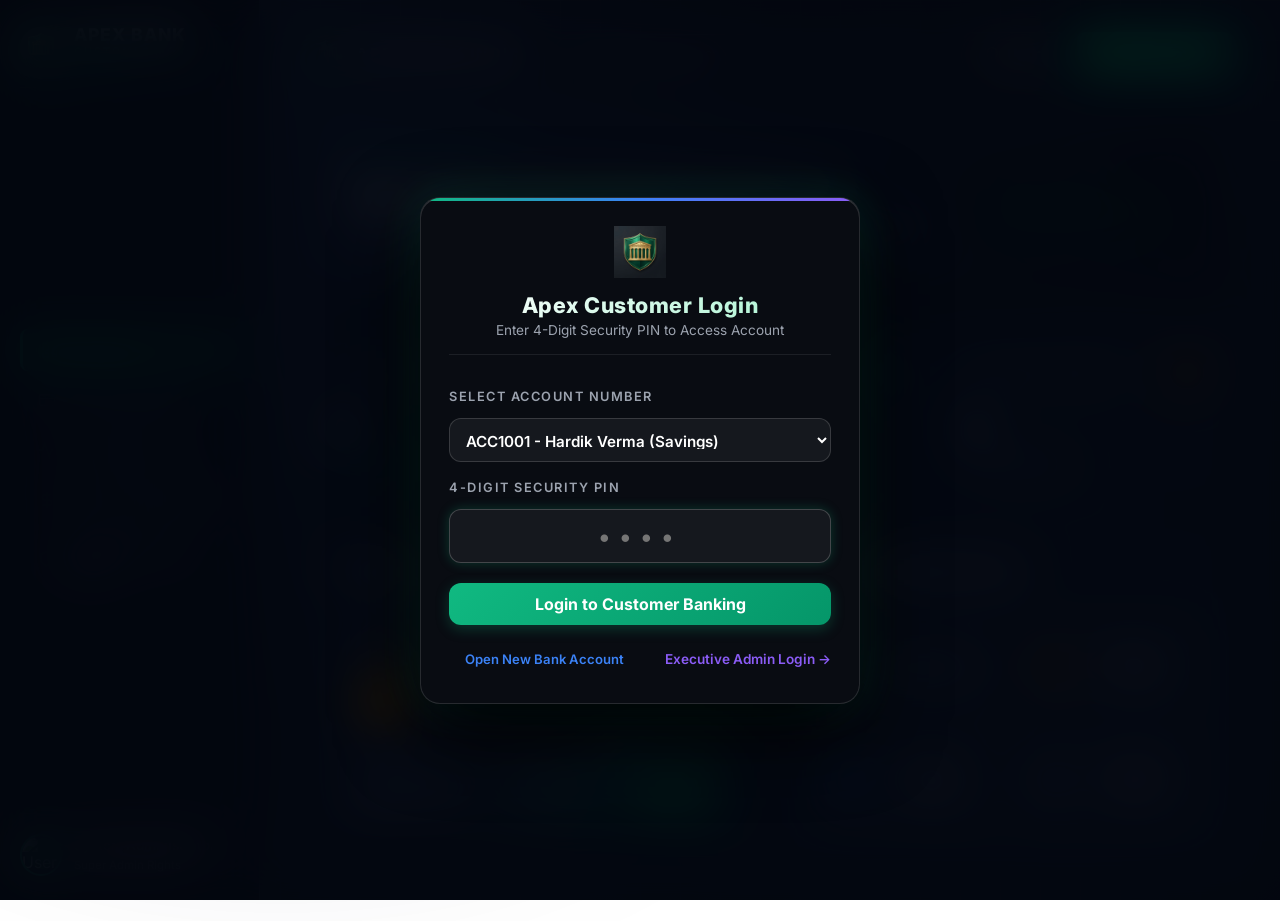
==== index.html @ 5871a940 "Fix tab display bug for Spendings, Demat, and Contact Us tabs by removing inline display:none and en" ====
<!DOCTYPE html>
<html lang="en">
<head>
    <meta charset="UTF-8">
    <meta name="viewport" content="width=device-width, initial-scale=1.0">
    <title>Apex Bank India | Executive & Premium Customer Portal</title>
    <link rel="stylesheet" href="css/style.css?v=7.0">
    <link href="https://fonts.googleapis.com/css2?family=Inter:wght@300;400;500;600;700;800&display=swap" rel="stylesheet">
</head>
<body class="role-customer">
    <div class="bg-glow"></div>
    <div class="bg-grid-overlay"></div>

    <div class="app-container">
        <!-- Sidebar Navigation (Drawer on Mobile) -->
        <aside class="sidebar">
            <div class="brand">
                <img src="assets/logo.png" class="brand-logo-img-lg" alt="Apex Bank Emblem">
                <div class="brand-text">
                    <h2>APEX BANK</h2>
                    <span id="portal-subtitle-badge">CUSTOMER MOBILE PORTAL</span>
                </div>
                <button class="sidebar-close-btn" onclick="toggleMobileSidebar()">&times;</button>
            </div>



            <!-- Sidebar Navigation Menu -->
            <nav class="nav-menu">
                <button class="nav-btn active" onclick="showTab('dashboard')">
                    <svg class="nav-icon" width="18" height="18" viewBox="0 0 24 24" fill="none" stroke="currentColor" stroke-width="2"><rect x="3" y="3" width="7" height="9" rx="1"></rect><rect x="14" y="3" width="7" height="5" rx="1"></rect><rect x="14" y="12" width="7" height="9" rx="1"></rect><rect x="3" y="16" width="7" height="5" rx="1"></rect></svg>
                    <span class="admin-only-text">Overview</span>
                    <span class="customer-only-text" style="display:none;">My Dashboard</span>
                </button>

                <button class="nav-btn admin-nav-item" onclick="showTab('accounts')">
                    <svg class="nav-icon" width="18" height="18" viewBox="0 0 24 24" fill="none" stroke="currentColor" stroke-width="2"><rect x="2" y="5" width="20" height="14" rx="2"></rect><line x1="2" y1="10" x2="22" y2="10"></line></svg>
                    Accounts Ledger
                </button>

                <button class="nav-btn" onclick="showTab('transactions')">
                    <svg class="nav-icon" width="18" height="18" viewBox="0 0 24 24" fill="none" stroke="currentColor" stroke-width="2"><polyline points="22 12 18 12 15 21 9 3 6 12 2 12"></polyline></svg>
                    <span class="admin-only-text">Transactions Log</span>
                    <span class="customer-only-text" style="display:none;">My Passbook</span>
                </button>

                <button class="nav-btn" onclick="showTab('loans')">
                    <svg class="nav-icon" width="18" height="18" viewBox="0 0 24 24" fill="none" stroke="currentColor" stroke-width="2"><path d="M12 1v22M17 5H9.5a3.5 3.5 0 0 0 0 7h5a3.5 3.5 0 0 1 0 7H6"></path></svg>
                    <span class="admin-only-text">Loans Priority Queue</span>
                    <span class="customer-only-text" style="display:none;">Apply Loan</span>
                </button>

                <button class="nav-btn customer-only-inline" style="display:none;" onclick="showTab('spendings')">
                    <svg class="nav-icon" width="18" height="18" viewBox="0 0 24 24" fill="none" stroke="currentColor" stroke-width="2"><line x1="18" y1="20" x2="18" y2="10"></line><line x1="12" y1="20" x2="12" y2="4"></line><line x1="6" y1="20" x2="6" y2="14"></line></svg>
                    <span>Spendings Graph</span>
                </button>

                <button class="nav-btn customer-only-inline" style="display:none;" onclick="showTab('demat')">
                    <svg class="nav-icon" width="18" height="18" viewBox="0 0 24 24" fill="none" stroke="currentColor" stroke-width="2"><polyline points="23 6 13.5 15.5 8.5 10.5 1 18"></polyline><polyline points="17 6 23 6 23 12"></polyline></svg>
                    <span>Demat & Stocks</span>
                </button>

                <button class="nav-btn customer-only-inline" style="display:none;" onclick="showTab('contact')">
                    <svg class="nav-icon" width="18" height="18" viewBox="0 0 24 24" fill="none" stroke="currentColor" stroke-width="2"><path d="M22 16.92v3a2 2 0 0 1-2.18 2 19.79 19.79 0 0 1-8.63-3.07 19.5 19.5 0 0 1-6-6 19.79 19.79 0 0 1-3.07-8.67A2 2 0 0 1 4.11 2h3a2 2 0 0 1 2 1.72 12.84 12.84 0 0 0 .7 2.81 2 2 0 0 1-.45 2.11L8.09 9.91a16 16 0 0 0 6 6l1.27-1.27a2 2 0 0 1 2.11-.45 12.84 12.84 0 0 0 2.81.7A2 2 0 0 1 22 16.92z"></path></svg>
                    <span>Help & Contact Us</span>
                </button>

                <button class="nav-btn admin-nav-item" onclick="showTab('audit')">
                    <svg class="nav-icon" width="18" height="18" viewBox="0 0 24 24" fill="none" stroke="currentColor" stroke-width="2"><path d="M12 22s8-4 8-10V5l-8-3-8 3v7c0 6 8 10 8 10z"></path></svg>
                    Security & Fraud Graph
                </button>
            </nav>

            <div class="sidebar-footer">
                <div class="user-card">
                    <img src="https://images.unsplash.com/photo-1534528741775-53994a69daeb?auto=format&fit=crop&q=80&w=256" alt="User Profile" class="profile-pic">
                    <div class="user-info">
                        <h4 id="user-display-name">System Administrator</h4>
                        <span id="user-display-role">Super Admin Rights</span>
                    </div>
                </div>
            </div>
        </aside>

        <!-- Main Content Area -->
        <main class="main-content">
            <!-- Top Navbar with Mobile Hamburger -->
            <header class="top-nav">
                <div class="top-nav-left">
                    <button class="mobile-menu-toggle" onclick="toggleMobileSidebar()" aria-label="Toggle Navigation">
                        <svg width="22" height="22" viewBox="0 0 24 24" fill="none" stroke="currentColor" stroke-width="2.5">
                            <line x1="3" y1="12" x2="21" y2="12"></line>
                            <line x1="3" y1="6" x2="21" y2="6"></line>
                            <line x1="3" y1="18" x2="21" y2="18"></line>
                        </svg>
                    </button>
                    <div class="brand-top-header">
                        <img src="assets/logo.png" class="brand-logo-img" alt="Apex Bank Logo">
                        <span class="top-brand-title">APEX BANK INDIA</span>
                    </div>
                </div>

                <!-- Autocomplete Trie Search Bar -->
                <div class="search-bar admin-nav-item" style="position:relative;">
                    <svg class="search-icon" width="16" height="16" viewBox="0 0 24 24" fill="none" stroke="currentColor" stroke-width="2"><circle cx="11" cy="11" r="8"></circle><line x1="21" y1="21" x2="16.65" y2="16.65"></line></svg>
                    <input type="text" id="search-input" placeholder="Search customer " onkeyup="handleSearchAutocomplete(this.value)">
                    <div id="autocomplete-box" class="autocomplete-dropdown" style="display:none;"></div>
                </div>

                <div class="nav-actions">
                    <button class="btn btn-secondary admin-nav-item" onclick="triggerUndo()">
                        <svg width="14" height="14" viewBox="0 0 24 24" fill="none" stroke="currentColor" stroke-width="2"><polyline points="1 4 1 10 7 10"></polyline><path d="M3.51 15a9 9 0 1 0 2.13-9.36L1 10"></path></svg>
                        <span>Undo</span>
                    </button>
                    <button class="btn btn-primary admin-nav-item" onclick="openModal('create-account-modal')">
                        <svg width="14" height="14" viewBox="0 0 24 24" fill="none" stroke="currentColor" stroke-width="2"><line x1="12" y1="5" x2="12" y2="19"></line><line x1="5" y1="12" x2="19" y2="12"></line></svg>
                        <span>New Account</span>
                    </button>

                    <!-- Customer Quick Actions -->
                    <button class="btn btn-gold customer-quick-action" style="display:none;" onclick="openModal('upi-qr-modal')">
                        <svg width="14" height="14" viewBox="0 0 24 24" fill="none" stroke="currentColor" stroke-width="2"><rect x="3" y="3" width="7" height="7"></rect><rect x="14" y="3" width="7" height="7"></rect><rect x="14" y="14" width="7" height="7"></rect><rect x="3" y="14" width="7" height="7"></rect></svg>
                        <span>My UPI QR</span>
                    </button>
                    <button class="btn btn-primary customer-quick-action" style="display:none;" onclick="openModal('transfer-modal')">
                        <svg width="14" height="14" viewBox="0 0 24 24" fill="none" stroke="currentColor" stroke-width="2"><polyline points="17 1 21 5 17 9"></polyline><path d="M3 11V9a4 4 0 0 1 4-4h14"></path></svg>
                        <span>Send Money</span>
                    </button>
                </div>
            </header>

            <!-- TAB 1: DASHBOARD OVERVIEW -->
            <section id="dashboard" class="tab-content active">
                <div class="hero-banner">
                    <div class="hero-text">
                        <span class="hero-tag" id="portal-hero-tag">System Admin Mode</span>
                        <h1 id="portal-hero-title">Apex Executive Banking Portal</h1>
                        <p id="portal-hero-desc">Real-time INR ledgers, instant funds transfers across Indian banks, and priority VIP concierge desk.</p>
                    </div>
                    <div class="hero-badge-group">
                        <div class="hero-stat-pill">
                            <span class="pill-label">Security Protocol</span>
                            <span class="pill-value">RBI Compliant 256-Bit</span>
                        </div>
                    </div>
                </div>

                <!-- Stats Grid -->
                <div class="stats-grid">
                    <div class="stat-card admin-nav-item">
                        <div class="stat-header">
                            <span>Total Active Accounts</span>
                            <div class="stat-icon-wrapper blue">
                                <svg width="20" height="20" viewBox="0 0 24 24" fill="none" stroke="currentColor" stroke-width="2"><rect x="2" y="5" width="20" height="14" rx="2"></rect><line x1="2" y1="10" x2="22" y2="10"></line></svg>
                            </div>
                        </div>
                        <h2 id="total-accounts-val">0</h2>
                        <div class="stat-footer positive">
                            <span>↑ 100% Core Capacity</span>
                        </div>
                    </div>

                    <div class="stat-card">
                        <div class="stat-header">
                            <span id="capital-card-label">Total Managed Capital (INR)</span>
                            <div class="stat-icon-wrapper emerald">
                                <svg width="20" height="20" viewBox="0 0 24 24" fill="none" stroke="currentColor" stroke-width="2.2" stroke-linecap="round" stroke-linejoin="round">
                                    <path d="M6 3h12M6 8h12M6 13h8M6 13c5 0 7 8 12 8M6 8a4 4 0 0 0 4 4"></path>
                                </svg>
                            </div>
                        </div>
                        <h2 id="total-capital-val">₹0.00</h2>
                        <div class="stat-footer positive">
                            <span>↑ RBI Verified Asset Ledger</span>
                        </div>
                    </div>

                    <div class="stat-card">
                        <div class="stat-header">
                            <span id="tx-card-label">Transactions Processed</span>
                            <div class="stat-icon-wrapper gold">
                                <svg width="20" height="20" viewBox="0 0 24 24" fill="none" stroke="currentColor" stroke-width="2"><polygon points="13 2 3 14 12 14 11 22 21 10 12 10 13 2"></polygon></svg>
                            </div>
                        </div>
                        <h2 id="total-tx-val">0</h2>
                        <div class="stat-footer neutral">
                            <span>Instant Settlement</span>
                        </div>
                    </div>
                </div>

                <!-- Middle Section: Credit Card & Quick Operations -->
                <div class="dashboard-grid">
                    <!-- Left: Virtual Credit Card -->
                    <div class="glass-card">
                        <div class="card-title-header" style="display:flex; justify-content:space-between; align-items:center;">
                            <div>
                                <h3>Primary Platinum RuPay Card</h3>
                                <span class="sub-text">Active Domestic & International Card</span>
                            </div>
                            <button id="card-lock-btn" class="btn-sm btn-secondary customer-only-inline" onclick="toggleCardLock()">
                                 Lock Card
                            </button>
                        </div>
                        <div class="credit-card" id="credit-card-element">
                            <div class="card-top">
                                <div class="card-brand-logo">
                                    <span class="bank-name">APEX INDIA</span>
                                </div>
                                <span class="contactless">
                                    <svg width="24" height="24" viewBox="0 0 24 24" fill="none" stroke="currentColor" stroke-width="2">
                                        <path d="M5 12.55a11 11 0 0 1 14.08 0"></path>
                                        <path d="M1.42 9a16 16 0 0 1 21.16 0"></path>
                                        <path d="M8.53 16.11a6 6 0 0 1 6.95 0"></path>
                                    </svg>
                                </span>
                            </div>
                            <div class="card-chip"></div>
                            <div class="card-number" id="card-acc-num">•••• •••• •••• 1001</div>
                            <div class="card-bottom">
                                <div class="card-holder">
                                    <span class="label">CARD HOLDER</span>
                                    <span class="value" id="card-holder-name">HARDIK VERMA</span>
                                </div>
                                <div class="card-balance">
                                    <span class="label">AVAILABLE BALANCE</span>
                                    <span class="value" id="card-acc-bal">₹1,50,450.00</span>
                                </div>
                                <div class="card-type-badge" id="card-type-badge">SAVINGS</div>
                            </div>
                        </div>
                    </div>

                    <!-- Right: Quick Money Operations -->
                    <div class="glass-card">
                        <div class="card-title-header">
                            <h3>Quick Banking Services</h3>
                            <span class="sub-text">Instant settlement actions & bill utilities</span>
                        </div>
                        <div class="action-grid">
                            <button class="action-tile" onclick="openModal('deposit-modal')">
                                <div class="tile-icon green">
                                    <svg width="18" height="18" viewBox="0 0 24 24" fill="none" stroke="currentColor" stroke-width="2.5"><line x1="12" y1="5" x2="12" y2="19"></line><polyline points="19 12 12 19 5 12"></polyline></svg>
                                </div>
                                <span>Deposit Funds</span>
                            </button>
                            <button class="action-tile" onclick="openModal('withdraw-modal')">
                                <div class="tile-icon orange">
                                    <svg width="18" height="18" viewBox="0 0 24 24" fill="none" stroke="currentColor" stroke-width="2.5"><line x1="12" y1="19" x2="12" y2="5"></line><polyline points="5 12 12 5 19 12"></polyline></svg>
                                </div>
                                <span>Withdraw Cash</span>
                            </button>
                            <button class="action-tile" onclick="openModal('transfer-modal')">
                                <div class="tile-icon blue">
                                    <svg width="18" height="18" viewBox="0 0 24 24" fill="none" stroke="currentColor" stroke-width="2.5"><polyline points="17 1 21 5 17 9"></polyline><path d="M3 11V9a4 4 0 0 1 4-4h14"></path><polyline points="7 23 3 19 7 15"></polyline><path d="M21 13v2a4 4 0 0 1-4 4H3"></path></svg>
                                </div>
                                <span>Transfer Money</span>
                            </button>
                            <button class="action-tile customer-only-inline" style="display:none;" onclick="openModal('calc-modal')">
                                <div class="tile-icon gold">
                                    <svg width="18" height="18" viewBox="0 0 24 24" fill="none" stroke="currentColor" stroke-width="2.5"><rect x="4" y="2" width="16" height="20" rx="2"></rect><line x1="8" y1="6" x2="16" y2="6"></line><line x1="16" y1="14" x2="16" y2="18"></line></svg>
                                </div>
                                <span>Interest Calc</span>
                            </button>
                            <button class="action-tile customer-only-inline" style="display:none;" onclick="openModal('utility-bill-modal')">
                                <div class="tile-icon orange" style="background:rgba(245,158,11,0.15); color:#f59e0b;">
                                    <svg width="18" height="18" viewBox="0 0 24 24" fill="none" stroke="currentColor" stroke-width="2.5"><polygon points="13 2 3 14 12 14 11 22 21 10 12 10 13 2"></polygon></svg>
                                </div>
                                <span>Pay Utility Bills</span>
                            </button>
                            <button class="action-tile admin-nav-item" onclick="applyAccountSort('balance_desc')">
                                <div class="tile-icon gold">
                                    <svg width="18" height="18" viewBox="0 0 24 24" fill="none" stroke="currentColor" stroke-width="2.5"><line x1="18" y1="20" x2="18" y2="10"></line><line x1="12" y1="20" x2="12" y2="4"></line><line x1="6" y1="20" x2="6" y2="14"></line></svg>
                                </div>
                                <span>Sort High-Value</span>
                            </button>
                        </div>
                    </div>
                </div>
            </section>

            <!-- TAB 2: ACCOUNTS OVERVIEW (Admin Portal Only) -->
            <section id="accounts" class="tab-content admin-nav-item">
                <div class="section-header">
                    <div>
                        <h2>Customer Account Ledgers</h2>
                        <p>Real-time account balances, customer profiles, and direct transaction controls.</p>
                    </div>
                    <div class="sort-controls">
                        <select id="accounts-sort-select" class="sort-dropdown" onchange="applyAccountSort(this.value)">
                            <option value="balance_desc"> Balance (Highest First)</option>
                            <option value="balance_asc"> Balance (Lowest First)</option>
                            <option value="name_asc"> Name (A to Z)</option>
                            <option value="name_desc"> Name (Z to A)</option>
                        </select>
                    </div>
                </div>

                <div class="table-card">
                    <table class="data-table">
                        <thead>
                            <tr>
                                <th>Account & Customer</th>
                                <th>Holder Name</th>
                                <th>Category</th>
                                <th>Balance (INR)</th>
                                <th>Operations</th>
                            </tr>
                        </thead>
                        <tbody id="accounts-body">
                            <!-- Populated dynamically -->
                        </tbody>
                    </table>
                </div>
            </section>

            <!-- TAB 3: TRANSACTIONS HISTORY -->
            <section id="transactions" class="tab-content">
                <div class="section-header">
                    <div>
                        <h2 id="tx-page-title">Transaction Ledger Log</h2>
                        <p id="tx-page-desc">Complete historical record of deposits, withdrawals, and inter-bank transfers.</p>
                    </div>
                    <div class="button-group customer-only-inline" style="margin-top:0; display:none;">
                        <button class="btn btn-secondary btn-sm" onclick="exportPassbookCSV()"> Export CSV</button>
                        <button class="btn btn-primary btn-sm" onclick="printPassbookPDF()"> Print Statement (PDF)</button>
                    </div>
                </div>

                <div class="table-card">
                    <table class="data-table">
                        <thead>
                            <tr>
                                <th>Ref ID</th>
                                <th>Timestamp</th>
                                <th>Account</th>
                                <th>Type</th>
                                <th>Amount (INR)</th>
                                <th>Balance After</th>
                                <th>Details / Remarks</th>
                            </tr>
                        </thead>
                        <tbody id="transactions-body">
                            <!-- Populated dynamically -->
                        </tbody>
                    </table>
                </div>
            </section>

            <!-- TAB 3: LOANS PRIORITY QUEUE MODULE -->
            <section id="loans" class="tab-content">
                <div class="section-header">
                    <div>
                        <h2>Loan Applications </h2>
                        <p>Applications (Emergency & Senior Citizen loans processed first).</p>
                    </div>
                </div>

                <div class="dashboard-grid">
                    <!-- CUSTOMER LEFT CARD: Apply for Bank Loan (1 Bid Limit) -->
                    <div class="glass-card customer-only-block">
                        <div class="card-title-header">
                            <h3>Apply for Bank Loan</h3>
                            <span class="sub-text">Emergency, Senior Citizen, Education & Personal Loans (1 Bid Limit)</span>
                        </div>
                        <div id="customer-loan-bid-form-container">
                            <form onsubmit="handleApplyLoanSubmit(event)">
                                <div class="form-group">
                                    <label>Applicant Name</label>
                                    <input type="text" id="loan-name-input" required value="Hardik Verma" readonly style="background:rgba(255,255,255,0.05); color:#10b981; font-weight:700; cursor:not-allowed;">
                                </div>
                                <div class="form-row">
                                    <div class="form-group">
                                        <label>Account Number</label>
                                        <input type="text" id="loan-acc-input" required value="ACC1001" readonly style="background:rgba(255,255,255,0.05); color:#10b981; font-weight:700; cursor:not-allowed;">
                                    </div>
                                    <div class="form-group">
                                        <label>Loan Category</label>
                                        <select id="loan-type-select">
                                            <option value="EMERGENCY">Emergency Loan (Priority 10 - HIGH)</option>
                                            <option value="SENIOR_CITIZEN">Senior Citizen Loan (Priority 9 - HIGH)</option>
                                            <option value="EDUCATION">Education Loan (Priority 7 - MEDIUM)</option>
                                            <option value="PERSONAL">Personal Loan (Priority 5 - LOW)</option>
                                        </select>
                                    </div>
                                </div>
                                <div class="form-group">
                                    <label>Loan Amount (₹)</label>
                                    <input type="number" id="loan-amount-input" required value="500000.00">
                                </div>
                                <button type="submit" class="btn btn-primary" style="width:100%;">Submit Loan Bid</button>
                            </form>
                        </div>
                        <div id="customer-loan-bid-active-notice" style="display:none; padding:20px; background:rgba(16,185,129,0.08); border:1px solid #10b981; border-radius:14px;">
                            <h4 style="color:#10b981; margin-bottom:6px; font-size:1rem; font-weight:800;">✓ Active Loan Application Registered</h4>
                            <p style="font-size:0.85rem; color:#9ca3af; margin:0;">You have already submitted a loan application. Bidding is restricted to <strong>1 active application</strong> at a time per customer account. Please await Executive Admin review.</p>
                        </div>
                    </div>

                    <!-- ADMIN LEFT CARD: History of Accepted / Approved Loans -->
                    <div class="glass-card admin-only-block" style="display:none;">
                        <div class="card-title-header">
                            <h3 style="color:#8b5cf6;"> Accepted Loans History</h3>
                            <span class="sub-text">Complete Record of Executive Approved & Disbursed Loans</span>
                        </div>
                        <div id="admin-accepted-loans-list" style="display:flex; flex-direction:column; gap:12px; max-height:340px; overflow-y:auto;">
                            <!-- Populated dynamically -->
                        </div>
                    </div>

                    <!-- CUSTOMER RIGHT CARD: My Pending Loan Application -->
                    <div class="glass-card customer-only-block">
                        <div class="card-title-header">
                            <h3>My Pending Application</h3>
                            <span class="sub-text">Live Priority Queue Ranking & Review Status</span>
                        </div>
                        <div id="customer-pending-loan-display" style="display:flex; flex-direction:column; gap:12px;">
                            <!-- Populated dynamically -->
                        </div>
                    </div>

                    <!-- ADMIN RIGHT CARD: Pending Loan Applications Queue -->
                    <div class="glass-card admin-only-block" style="display:none;">
                        <div class="card-title-header" style="display:flex; justify-content:space-between; align-items:center;">
                            <div>
                                <h3>Pending Loan Applications Queue</h3>
                                <span class="sub-text">Priority Queue Order</span>
                            </div>
                            <button class="btn btn-success btn-sm" onclick="approveHighestLoan()">Approve Highest Priority</button>
                        </div>
                        <div id="loans-queue-list" style="display:flex; flex-direction:column; gap:12px; max-height:320px; overflow-y:auto;">
                            <!-- Populated dynamically -->
                        </div>
                    </div>
                </div>
            </section>

            <!-- TAB 4: CONCIERGE DESK (Admin Portal Only) -->
            <section id="queues" class="tab-content admin-nav-item">
                <div class="section-header">
                    <div>
                        <h2>VIP Concierge & Support Service Desk</h2>
                        <p>Manage customer service queues and priority VIP client requests.</p>
                    </div>
                </div>

                <div class="dashboard-grid">
                    <!-- Standard Service Queue -->
                    <div class="glass-card">
                        <div class="card-icon-header">
                            <div class="header-icon-box blue">
                                <svg width="20" height="20" viewBox="0 0 24 24" fill="none" stroke="currentColor" stroke-width="2"><rect x="2" y="3" width="20" height="14" rx="2"></rect><line x1="8" y1="21" x2="16" y2="21"></line><line x1="12" y1="17" x2="12" y2="21"></line></svg>
                            </div>
                            <h3>Standard Service Desk</h3>
                        </div>
                        <p class="section-desc">First-Come, First-Served customer support handling.</p>

                        <div class="form-group">
                            <label>Customer Inquiry Details</label>
                            <input type="text" id="teller-inquiry-input" placeholder="e.g. Passbook update / Card re-issue">
                        </div>
                        <div class="button-group">
                            <button class="btn btn-primary" onclick="enqueueTeller()">Submit Inquiry</button>
                            <button class="btn btn-secondary" onclick="dequeueTeller()">Process Next</button>
                        </div>
                    </div>

                    <!-- VIP Priority Queue -->
                    <div class="glass-card vip-border">
                        <div class="card-icon-header">
                            <div class="header-icon-box gold">
                                <svg width="20" height="20" viewBox="0 0 24 24" fill="none" stroke="currentColor" stroke-width="2"><path d="M12 2l3.09 6.26L22 9.27l-5 4.87 1.18 6.88L12 17.77l-6.18 3.25L7 14.14 2 9.27l6.91-1.01L12 2z"></path></svg>
                            </div>
                            <h3>VIP Priority Service Desk</h3>
                        </div>
                        <p class="section-desc">Priority score-based handling for executive high-net-worth clients.</p>

                        <div class="form-group">
                            <label>VIP Client Name</label>
                            <input type="text" id="vip-name-input" placeholder="e.g. Sarah Jenkins">
                        </div>
                        <div class="form-row">
                            <div class="form-group">
                                <label>Service Category</label>
                                <select id="vip-type-select">
                                    <option value="Wealth Management">Wealth Management</option>
                                    <option value="Corporate Credit">Corporate Credit</option>
                                    <option value="International Wire">International Wire</option>
                                </select>
                            </div>
                            <div class="form-group">
                                <label>Priority Score (1-10)</label>
                                <input type="number" id="vip-prio-input" min="1" max="10" value="9">
                            </div>
                        </div>
                        <div class="button-group">
                            <button class="btn btn-gold" onclick="enqueueVip()">Add VIP</button>
                            <button class="btn btn-secondary" onclick="dequeueVip()">Serve Highest</button>
                        </div>
                    </div>
                </div>
            </section>

            <!-- TAB 5: AUDIT LOGS & GRAPH FRAUD CHECK (Admin Portal Only) -->
            <section id="audit" class="tab-content admin-nav-item">
                <div class="section-header">
                    <div>
                        <h2>Security Ledger & Graph Fraud Monitoring</h2>
                        <p>Continuous audit logging and DFS Graph cycle detection for money laundering / fraud rings.</p>
                    </div>
                    <div style="display:flex; gap:10px;">
                        <button class="btn btn-warning" onclick="checkFraudCycle()">
                             DFS Fraud Check
                        </button>
                        <button class="btn btn-secondary" onclick="runAutomatedTests()">
                            <svg width="14" height="14" viewBox="0 0 24 24" fill="none" stroke="currentColor" stroke-width="2"><path d="M14.7 6.3a1 1 0 0 0 0 1.4l1.6 1.6a1 1 0 0 0 1.4 0l3.77-3.77a6 6 0 0 1-7.94 7.94l-6.91 6.91a2.12 2.12 0 0 1-3-3l6.91-6.91a6 6 0 0 1 7.94-7.94l-3.76 3.76z"></path></svg>
                            Diagnostics
                        </button>
                    </div>
                </div>

                <div class="console-card">
                    <div class="console-header">
                        <div class="console-title">AUDIT_LOG_CONSOLE (Circular Buffer Capacity: 50)</div>
                    </div>
                    <div id="log-console" class="console-body">
                        <!-- Populated dynamically -->
                    </div>
                </div>
            </section>

            <!-- TAB 6: SPENDINGS GRAPH & CATEGORY ANALYTICS (Customer Portal) -->
            <section id="spendings" class="tab-content">
                <div class="section-header">
                    <div>
                        <h2>Spendings Graph & Financial Health</h2>
                        <p>Visual monthly expense breakdown, budget health score, and category distribution.</p>
                    </div>
                </div>

                <div class="dashboard-grid">
                    <!-- Left: Category Visual Progress Bars -->
                    <div class="glass-card">
                        <div class="card-title-header">
                            <h3>Monthly Expense Distribution</h3>
                            <span class="sub-text">Category breakdown for Account #ACC1001</span>
                        </div>
                        <div style="display:flex; flex-direction:column; gap:16px; margin-top:14px;">
                            <div>
                                <div style="display:flex; justify-content:space-between; margin-bottom:6px; font-size:0.88rem;">
                                    <span>Utility Bills & Mobile Recharge</span>
                                    <strong style="color:#f59e0b;">₹3,450.00 (35%)</strong>
                                </div>
                                <div style="background:rgba(255,255,255,0.08); height:10px; border-radius:6px; overflow:hidden;">
                                    <div style="width:35%; height:100%; background:linear-gradient(90deg, #f59e0b, #d97706); border-radius:6px;"></div>
                                </div>
                            </div>

                            <div>
                                <div style="display:flex; justify-content:space-between; margin-bottom:6px; font-size:0.88rem;">
                                    <span>UPI & Inter-bank Transfers</span>
                                    <strong style="color:#3b82f6;">₹4,200.00 (42%)</strong>
                                </div>
                                <div style="background:rgba(255,255,255,0.08); height:10px; border-radius:6px; overflow:hidden;">
                                    <div style="width:42%; height:100%; background:linear-gradient(90deg, #3b82f6, #1d4ed8); border-radius:6px;"></div>
                                </div>
                            </div>

                            <div>
                                <div style="display:flex; justify-content:space-between; margin-bottom:6px; font-size:0.88rem;">
                                    <span>Cash Withdrawals & POS</span>
                                    <strong style="color:#ef4444;">₹1,500.00 (15%)</strong>
                                </div>
                                <div style="background:rgba(255,255,255,0.08); height:10px; border-radius:6px; overflow:hidden;">
                                    <div style="width:15%; height:100%; background:linear-gradient(90deg, #ef4444, #b91c1c); border-radius:6px;"></div>
                                </div>
                            </div>

                            <div>
                                <div style="display:flex; justify-content:space-between; margin-bottom:6px; font-size:0.88rem;">
                                    <span> Stock & Mutual Fund Investments</span>
                                    <strong style="color:#10b981;">₹800.00 (8%)</strong>
                                </div>
                                <div style="background:rgba(255,255,255,0.08); height:10px; border-radius:6px; overflow:hidden;">
                                    <div style="width:8%; height:100%; background:linear-gradient(90deg, #10b981, #059669); border-radius:6px;"></div>
                                </div>
                            </div>
                        </div>
                    </div>

                    <!-- Right: Financial Health & Budgeting Overview -->
                    <div class="glass-card">
                        <div class="card-title-header">
                            <h3>Budget Health Score</h3>
                            <span class="sub-text">AI Powered Spending & Savings Rate Analyzer</span>
                        </div>
                        <div style="text-align:center; padding:15px 0;">
                            <div style="width:110px; height:110px; border-radius:50%; background:radial-gradient(circle, rgba(16,185,129,0.15) 0%, rgba(0,0,0,0.8) 100%); border:4px solid #10b981; display:flex; align-items:center; justify-content:center; flex-direction:column; margin:0 auto 14px; box-shadow: 0 0 20px rgba(16,185,129,0.3);">
                                <span style="font-size:2rem; font-weight:800; color:#10b981;">88</span>
                                <span style="font-size:0.65rem; color:#9ca3af; text-transform:uppercase;">EXCELLENT</span>
                            </div>
                            <h4 style="color:#fff; margin-bottom:6px;">Smart Financial Status</h4>
                            <p style="font-size:0.82rem; color:#9ca3af; max-width:280px; margin:0 auto 16px;">Your monthly savings rate is <strong>+64.5%</strong>. Spending velocity is well controlled with zero overdraft risk.</p>
                            <div style="display:flex; justify-content:center; gap:10px;">
                                <button class="btn btn-secondary btn-sm" onclick="exportPassbookCSV()">Export Report</button>
                                <button class="btn btn-primary btn-sm" onclick="showTab('transactions')">View Passbook</button>
                            </div>
                        </div>
                    </div>
                </div>
            </section>

            <!-- TAB 7: DEMAT & WEALTH INVESTMENTS (Customer Portal) -->
            <section id="demat" class="tab-content">
                <div class="section-header">
                    <div>
                        <h2>Apex Demat & Wealth Investments</h2>
                        <p>Invest directly in Indian Equities, Nifty 50 Index Funds, and Sovereign Gold Bonds.</p>
                    </div>
                    <div style="background:rgba(16,185,129,0.1); border:1px solid #10b981; padding:8px 16px; border-radius:10px;">
                        <span style="font-size:0.75rem; color:#9ca3af; display:block;">DEMAT ACCOUNT NO</span>
                        <strong style="color:#10b981; font-size:0.95rem;">IN300129-881920</strong>
                    </div>
                </div>

                <div class="stats-grid" style="grid-template-columns: repeat(3, 1fr); margin-bottom:20px;">
                    <div class="stat-card">
                        <div class="stat-header">
                            <span>Total Portfolio Value</span>
                        </div>
                        <h2 style="color:#fff;">₹2,24,850.00</h2>
                        <div class="stat-footer positive">↑ Invested: ₹2,00,000.00</div>
                    </div>
                    <div class="stat-card">
                        <div class="stat-header">
                            <span>Unrealized Gain / P&L</span>
                        </div>
                        <h2 style="color:#10b981;">+₹24,850.00</h2>
                        <div class="stat-footer positive">↑ +12.42% Total Return</div>
                    </div>
                    <div class="stat-card">
                        <div class="stat-header">
                            <span>Available Cash for Trading</span>
                        </div>
                        <h2 id="demat-avail-bal" style="color:#3b82f6;">₹1,50,450.00</h2>
                        <div class="stat-footer neutral">Linked to Account ACC1001</div>
                    </div>
                </div>

                <!-- Investment Assets List -->
                <div class="table-card">
                    <div style="padding:16px 20px; border-bottom:1px solid var(--border-color); display:flex; justify-content:space-between; align-items:center;">
                        <h3 style="margin:0; font-size:1.1rem; color:#fff;">Active Investment Holdings</h3>
                        <button class="btn btn-primary btn-sm" onclick="openModal('invest-modal')">Buy New Mutual Fund / Stock</button>
                    </div>
                    <table class="data-table">
                        <thead>
                            <tr>
                                <th>Asset Symbol & Name</th>
                                <th>Category</th>
                                <th>Quantity / Units</th>
                                <th>Avg Buy Price</th>
                                <th>Current LTP (INR)</th>
                                <th>Current Value</th>
                                <th>P&L Return</th>
                            </tr>
                        </thead>
                        <tbody>
                            <tr>
                                <td><strong>NIFTY50 • Nifty 50 Index Fund</strong></td>
                                <td><span class="badge badge-savings">Mutual Fund SIP</span></td>
                                <td>450.00 Units</td>
                                <td>₹210.00</td>
                                <td>₹245.50</td>
                                <td><strong>₹1,10,475.00</strong></td>
                                <td><strong class="text-green">+₹15,975.00 (+16.9%)</strong></td>
                            </tr>
                            <tr>
                                <td><strong>RELIANCE • Reliance Industries Ltd</strong></td>
                                <td><span class="badge badge-current">Equity Stock</span></td>
                                <td>25.00 Shares</td>
                                <td>₹2,800.00</td>
                                <td>₹2,980.00</td>
                                <td><strong>₹74,500.00</strong></td>
                                <td><strong class="text-green">+₹4,500.00 (+6.4%)</strong></td>
                            </tr>
                            <tr>
                                <td><strong>SGB2026 • Sovereign Gold Bond 8yr</strong></td>
                                <td><span class="badge badge-fd">Gold Bond</span></td>
                                <td>6.00 Grams</td>
                                <td>₹6,645.00</td>
                                <td>₹6,645.00</td>
                                <td><strong>₹39,875.00</strong></td>
                                <td><strong class="text-green">+₹4,375.00 (+12.3%)</strong></td>
                            </tr>
                        </tbody>
                    </table>
                </div>
            </section>

            <!-- TAB 8: HELP & 24x7 CONTACT US (Customer Portal) -->
            <section id="contact" class="tab-content">
                <div class="section-header">
                    <div>
                        <h2>Apex Executive 24x7 Concierge & Contact Desk</h2>
                        <p>Instant support, branch locator, emergency card block, and direct advisor callback.</p>
                    </div>
                </div>

                <div class="dashboard-grid">
                    <!-- Left: Official Contact Cards & Callbacks -->
                    <div class="glass-card">
                        <div class="card-title-header">
                            <h3>Official Helpline & Emergency Channels</h3>
                            <span class="sub-text">RBI Verified Executive Customer Care</span>
                        </div>
                        <div style="display:flex; flex-direction:column; gap:14px; margin-top:14px;">
                            <div style="background:rgba(255,255,255,0.04); border:1px solid var(--border-color); padding:14px; border-radius:12px; display:flex; gap:14px; align-items:center;">
                                <div style="width:44px; height:44px; background:rgba(16,185,129,0.15); border-radius:10px; display:flex; align-items:center; justify-content:center; color:#10b981; font-size:20px;"></div>
                                <div>
                                    <span style="font-size:0.75rem; color:#9ca3af; text-transform:uppercase; font-weight:700;">24x7 Toll-Free Support</span>
                                    <div style="font-size:1.1rem; font-weight:800; color:#fff;">1800-200-APEX (2739)</div>
                                </div>
                            </div>

                            <div style="background:rgba(255,255,255,0.04); border:1px solid var(--border-color); padding:14px; border-radius:12px; display:flex; gap:14px; align-items:center;">
                                <div style="width:44px; height:44px; background:rgba(59,130,246,0.15); border-radius:10px; display:flex; align-items:center; justify-content:center; color:#3b82f6; font-size:20px;"></div>
                                <div>
                                    <span style="font-size:0.75rem; color:#9ca3af; text-transform:uppercase; font-weight:700;">Executive Support Desk</span>
                                    <div style="font-size:1rem; font-weight:800; color:#fff;">support@apexbank.in</div>
                                </div>
                            </div>

                            <div style="background:rgba(255,255,255,0.04); border:1px solid var(--border-color); padding:14px; border-radius:12px; display:flex; gap:14px; align-items:center;">
                                <div style="width:44px; height:44px; background:rgba(245,158,11,0.15); border-radius:10px; display:flex; align-items:center; justify-content:center; color:#f59e0b; font-size:20px;"></div>
                                <div>
                                    <span style="font-size:0.75rem; color:#9ca3af; text-transform:uppercase; font-weight:700;">Registered Corporate Head Office</span>
                                    <div style="font-size:0.9rem; font-weight:700; color:#fff;">Apex Towers, Bandra Kurla Complex (BKC), Mumbai - 400051</div>
                                </div>
                            </div>
                        </div>
                    </div>

                    <!-- Right: Request Instant Advisor Callback Form -->
                    <div class="glass-card">
                        <div class="card-title-header">
                            <h3>Request Priority Advisor Callback</h3>
                            <span class="sub-text">Our Relationship Manager will reach out within 15 minutes</span>
                        </div>
                        <form onsubmit="handleRequestCallbackSubmit(event)">
                            <div class="form-group">
                                <label>Your Full Name</label>
                                <input type="text" id="contact-name-input" required value="Hardik Verma">
                            </div>
                            <div class="form-row">
                                <div class="form-group">
                                    <label>Mobile Number</label>
                                    <input type="text" id="contact-phone-input" required value="+91 98765 43210">
                                </div>
                                <div class="form-group">
                                    <label>Preferred Time</label>
                                    <select id="contact-time-select">
                                        <option value="Immediate (Within 15 mins)">Immediate (Within 15 mins)</option>
                                        <option value="Today Afternoon (2 PM - 5 PM)">Today Afternoon (2 PM - 5 PM)</option>
                                        <option value="Tomorrow Morning (10 AM - 1 PM)">Tomorrow Morning (10 AM - 1 PM)</option>
                                    </select>
                                </div>
                            </div>
                            <div class="form-group">
                                <label>Subject / Topic of Query</label>
                                <input type="text" id="contact-subject-input" placeholder="e.g. Demat Account Upgrade / Home Loan Rate Inquiry">
                            </div>
                            <button type="submit" class="btn btn-primary" style="width:100%;">Request Instant Callback</button>
                        </form>
                    </div>
                </div>
            </section>
        </main>
    </div>

    <!-- CUSTOMER EXTRA MODAL 1: UPI QR CODE -->
    <div id="upi-qr-modal" class="modal-overlay">
        <div class="modal-card" style="text-align:center; max-width: 340px; padding: 20px;">
            <div class="modal-header" style="justify-content: flex-end; border-bottom: none; margin-bottom: 0; padding-bottom: 0;">
                <button class="modal-close" onclick="closeModal('upi-qr-modal')">&times;</button>
            </div>
            <div style="padding: 10px 0; display: flex; justify-content: center;">
                <img src="assets/phonepe_qr.jpg" alt="UPI QR Code" style="border-radius: 14px; width: 100%; max-width: 280px; box-shadow: 0 8px 30px rgba(0,0,0,0.9);">
            </div>
            <div class="modal-footer" style="justify-content:center; margin-top: 10px;">
                <button class="btn btn-secondary" onclick="closeModal('upi-qr-modal')">Close</button>
            </div>
        </div>
    </div>

    <!-- CUSTOMER EXTRA MODAL 2: INTEREST CALCULATOR -->
    <div id="calc-modal" class="modal-overlay">
        <div class="modal-card">
            <div class="modal-header">
                <h3>Interest Earnings Calculator</h3>
                <button class="modal-close" onclick="closeModal('calc-modal')">&times;</button>
            </div>
            <div class="form-group">
                <label>Deposit Balance (₹)</label>
                <input type="number" id="calc-principal" value="150450" oninput="calculateInterest()">
            </div>
            <div class="form-row">
                <div class="form-group">
                    <label>Account Type</label>
                    <select id="calc-type" onchange="calculateInterest()">
                        <option value="4.0">Savings Account (4.0% APY)</option>
                        <option value="7.0">Fixed Deposit (7.0% APY)</option>
                    </select>
                </div>
                <div class="form-group">
                    <label>Tenure (Months)</label>
                    <input type="number" id="calc-months" value="12" min="1" max="60" oninput="calculateInterest()">
                </div>
            </div>
            <div class="hero-stat-pill" style="margin-top:14px; background:rgba(16,185,129,0.1); border-color:var(--primary);">
                <span class="pill-label">Estimated Interest Earned</span>
                <span class="pill-value" id="calc-result-val">₹6,018.00</span>
            </div>
            <div class="modal-footer">
                <button class="btn btn-secondary" onclick="closeModal('calc-modal')">Close</button>
            </div>
        </div>
    </div>

    <!-- MODAL 1: CREATE ACCOUNT -->
    <div id="create-account-modal" class="modal-overlay">
        <div class="modal-card">
            <div class="modal-header">
                <h3>Create New Bank Account</h3>
                <button class="modal-close" onclick="closeModal('create-account-modal')">&times;</button>
            </div>
            <form onsubmit="handleCreateAccount(event)">
                <div class="form-group">
                    <label>Account Type</label>
                    <select id="new-acc-type">
                        <option value="SAVINGS">Savings Account (Min Balance ₹1,000 | 4.0% APY)</option>
                        <option value="CURRENT">Current Business Account (₹5,00,000 Overdraft)</option>
                        <option value="FIXED_DEPOSIT">Fixed Deposit Account (7.0% Interest | 12-Month Lock)</option>
                    </select>
                </div>
                <div class="form-group">
                    <label>Customer Full Name</label>
                    <input type="text" id="new-cust-name" required placeholder="e.g. Hardik Verma">
                </div>
                <div class="form-row">
                    <div class="form-group">
                        <label>Email Address</label>
                        <input type="email" id="new-cust-email" required placeholder="hardik@apexbank.in">
                    </div>
                    <div class="form-group">
                        <label>Phone Number</label>
                        <input type="text" id="new-cust-phone" required placeholder="+91 98765 43210">
                    </div>
                </div>
                <div class="form-row">
                    <div class="form-group">
                        <label>Initial Opening Deposit (₹)</label>
                        <input type="number" id="new-acc-bal" step="0.01" min="100" required value="5000.00">
                    </div>
                    <div class="form-group">
                        <label>Set 4-Digit Security PIN</label>
                        <input type="password" id="new-acc-pin" maxlength="4" required placeholder="••••" value="1234">
                    </div>
                </div>
                <div class="form-group">
                    <label>Account Parameter (Overdraft limit / Tenure months)</label>
                    <input type="text" id="new-acc-extra" placeholder="Optional (e.g. 500000 or 12)">
                </div>
                <div class="modal-footer">
                    <button type="button" class="btn btn-secondary" onclick="closeModal('create-account-modal')">Cancel</button>
                    <button type="submit" class="btn btn-primary">Create Account</button>
                </div>
            </form>
        </div>
    </div>

    <!-- MODAL 2: DEPOSIT -->
    <div id="deposit-modal" class="modal-overlay">
        <div class="modal-card">
            <div class="modal-header">
                <h3>Deposit Money</h3>
                <button class="modal-close" onclick="closeModal('deposit-modal')">&times;</button>
            </div>
            <form onsubmit="handleDeposit(event)">
                <div class="form-group">
                    <label>Target Account Number</label>
                    <input type="text" id="dep-acc-num" required placeholder="ACC1001">
                </div>
                <div class="form-group">
                    <label>Deposit Amount (₹)</label>
                    <input type="number" id="dep-amount" step="0.01" min="1" required placeholder="1000.00">
                </div>
                <div class="form-group">
                    <label>Enter Security PIN</label>
                    <input type="password" id="dep-pin" maxlength="4" required placeholder="••••" value="1234">
                </div>
                <div class="form-group">
                    <label>Deposit Remarks</label>
                    <input type="text" id="dep-remarks" value="Direct Cash Deposit">
                </div>
                <div class="modal-footer">
                    <button type="button" class="btn btn-secondary" onclick="closeModal('deposit-modal')">Cancel</button>
                    <button type="submit" class="btn btn-success">Confirm Deposit</button>
                </div>
            </form>
        </div>
    </div>

    <!-- MODAL 3: WITHDRAW -->
    <div id="withdraw-modal" class="modal-overlay">
        <div class="modal-card">
            <div class="modal-header">
                <h3>Withdraw Money</h3>
                <button class="modal-close" onclick="closeModal('withdraw-modal')">&times;</button>
            </div>
            <form onsubmit="handleWithdraw(event)">
                <div class="form-group">
                    <label>Source Account Number</label>
                    <input type="text" id="w-acc-num" required placeholder="ACC1001">
                </div>
                <div class="form-group">
                    <label>Withdrawal Amount (₹)</label>
                    <input type="number" id="w-amount" step="0.01" min="1" required placeholder="500.00">
                </div>
                <div class="form-group">
                    <label>Enter Security PIN</label>
                    <input type="password" id="w-pin" maxlength="4" required placeholder="••••" value="1234">
                </div>
                <div class="form-group">
                    <label>Withdrawal Remarks</label>
                    <input type="text" id="w-remarks" value="ATM Cash Withdrawal">
                </div>
                <div class="modal-footer">
                    <button type="button" class="btn btn-secondary" onclick="closeModal('withdraw-modal')">Cancel</button>
                    <button type="submit" class="btn btn-warning">Confirm Withdrawal</button>
                </div>
            </form>
        </div>
    </div>

    <!-- MODAL 4: TRANSFER -->
    <div id="transfer-modal" class="modal-overlay">
        <div class="modal-card">
            <div class="modal-header">
                <h3>Inter-Account Funds Transfer</h3>
                <button class="modal-close" onclick="closeModal('transfer-modal')">&times;</button>
            </div>
            <form onsubmit="handleTransfer(event)">
                <div class="form-row">
                    <div class="form-group">
                        <label>Source Account Number</label>
                        <input type="text" id="t-src-num" required placeholder="ACC1001">
                    </div>
                    <div class="form-group">
                        <label>Target Account Number</label>
                        <input type="text" id="t-target-num" required placeholder="ACC1002">
                    </div>
                </div>
                <div class="form-group">
                    <label>Transfer Amount (₹)</label>
                    <input type="number" id="t-amount" step="0.01" min="1" required placeholder="2500.00">
                </div>
                <div class="form-group">
                    <label>Source Security PIN</label>
                    <input type="password" id="t-pin" maxlength="4" required placeholder="••••" value="1234">
                </div>
                <div class="form-group">
                    <label>Transfer Remarks</label>
                    <input type="text" id="t-remarks" value="UPI / NEFT Transfer">
                </div>
                <div class="modal-footer">
                    <button type="button" class="btn btn-secondary" onclick="closeModal('transfer-modal')">Cancel</button>
                    <button type="submit" class="btn btn-primary">Execute Transfer</button>
                </div>
            </form>
        </div>
    </div>

    <!-- MODAL 5: TEST RUNNER -->
    <div id="test-modal" class="modal-overlay">
        <div class="modal-card modal-lg">
            <div class="modal-header">
                <h3>System Automated Diagnostics</h3>
                <button class="modal-close" onclick="closeModal('test-modal')">&times;</button>
            </div>
            <div class="modal-body">
                <pre id="test-output-box" class="code-output">Running diagnostics...</pre>
            </div>
            <div class="modal-footer">
                <button class="btn btn-secondary" onclick="closeModal('test-modal')">Close</button>
            </div>
        </div>
    </div>

    <!-- MODAL: CUSTOMER LOGIN GATEWAY -->
    <div id="customer-login-modal" class="modal-overlay" style="display: flex; z-index: 100000;">
        <div class="modal-card" style="max-width: 440px;">
            <div class="modal-header" style="text-align: center; display: block; border-bottom: 1px solid rgba(255, 255, 255, 0.08); padding-bottom: 16px;">
                <div style="margin-bottom: 10px;">
                    <img src="assets/logo.png" style="height: 52px;" alt="Apex Bank Emblem">
                </div>
                <h3 style="font-size: 1.35rem; font-weight: 800; color: #fff;">Apex Customer Login</h3>
                <p style="color: #9ca3af; font-size: 0.85rem; margin-top: 4px;">Enter 4-Digit Security PIN to Access Account</p>
            </div>
            <form id="customer-pin-form" onsubmit="verifyCustomerPinPage(event)">
                <div class="modal-body" style="padding-top: 14px;">
                    <div class="form-group" style="margin-bottom: 18px;">
                        <label class="login-field-label">Select Account Number</label>
                        <select id="login-page-acc-select" class="form-control" style="width: 100%; padding: 12px; background: rgba(255,255,255,0.05); color: #fff; border: 1px solid rgba(255,255,255,0.15); border-radius: 12px; font-size: 0.95rem; font-weight: 600;">
                            <option value="ACC1001">ACC1001 - Hardik Verma (Savings)</option>
                        </select>
                    </div>
                    <div class="form-group" style="margin-bottom: 20px;">
                        <label class="login-field-label">4-Digit Security PIN</label>
                        <input type="password" id="customer-page-pin-input" maxlength="4" required placeholder="••••" autocomplete="off" class="login-input-field pin-input" style="text-align:center; font-size:1.5rem; letter-spacing:8px; width:100%; height:48px; border-radius:12px; background:rgba(255,255,255,0.05); border:1px solid rgba(255,255,255,0.2); color:#10b981;">
                    </div>
                </div>
                <div class="modal-footer" style="flex-direction: column; gap: 12px; border-top: none; padding-top: 0;">
                    <button type="submit" class="btn btn-primary" style="width: 100%; padding: 14px; font-size: 1rem; font-weight: 700; border-radius: 12px; background: linear-gradient(135deg, #10b981 0%, #059669 100%);">Login to Customer Banking</button>
                    <div style="display: flex; justify-content: space-between; align-items: center; width: 100%; margin-top: 6px; font-size: 0.85rem;">
                        <button type="button" class="btn-text-action" onclick="openNewAccountFromLoginPage()" style="background:none; border:none; color:#3b82f6; cursor:pointer; font-weight:600;">Open New Bank Account</button>
                        <a href="/#admin" onclick="navigateToAdminLogin(event)" class="admin-login-link" style="color:#8b5cf6; font-weight:600; text-decoration:none;">Executive Admin Login &rarr;</a>
                    </div>
                </div>
            </form>
        </div>
    </div>

    <!-- MODAL: EXECUTIVE ADMIN LOGIN GATEWAY -->
    <div id="admin-login-modal" class="modal-overlay" style="display: none; z-index: 100000;">
        <div class="modal-card admin-border" style="max-width: 440px;">
            <div class="modal-header" style="text-align: center; display: block; border-bottom: 1px solid rgba(255, 255, 255, 0.08); padding-bottom: 16px;">
                <div style="margin-bottom: 10px;">
                    <img src="assets/logo.png" style="height: 52px;" alt="Apex Bank Emblem">
                </div>
                <h3 style="font-size: 1.35rem; font-weight: 800; color: #8b5cf6;">Executive Admin Login</h3>
                <p style="color: #9ca3af; font-size: 0.85rem; margin-top: 4px;">Restricted Area. Enter Executive Security Passcode</p>
            </div>
            <form id="admin-passcode-form" onsubmit="verifyAdminPasscodePage(event)">
                <div class="modal-body" style="padding-top: 14px;">
                    <div class="form-group" style="margin-bottom: 24px;">
                        <label class="login-field-label">Admin Security Passcode</label>
                        <input type="password" id="admin-page-passcode-input" maxlength="4" required placeholder="••••" autocomplete="off" class="login-input-field pin-input admin-pin" style="text-align:center; font-size:1.5rem; letter-spacing:8px; width:100%; height:48px; border-radius:12px; background:rgba(255,255,255,0.05); border:1px solid rgba(139,92,246,0.4); color:#8b5cf6;">
                    </div>
                </div>
                <div class="modal-footer" style="flex-direction: column; gap: 12px; border-top: none; padding-top: 0;">
                    <button type="submit" class="btn btn-primary" style="width: 100%; padding: 14px; font-size: 1rem; font-weight: 700; border-radius: 12px; background: linear-gradient(135deg, #8b5cf6 0%, #7c3aed 100%);">Unlock Executive Admin Portal</button>
                    <div style="text-align: center; width: 100%; margin-top: 6px;">
                        <a href="/" onclick="navigateToCustomerLogin(event)" class="admin-login-link" style="color:#9ca3af; font-weight:600; text-decoration:none;">&larr; Back to Customer Portal</a>
                    </div>
                </div>
            </form>
        </div>
    </div>

    <!-- MODAL: UTILITY BILL PAYMENTS & RECHARGES -->
    <div id="utility-bill-modal" class="modal-overlay">
        <div class="modal-card">
            <div class="modal-header">
                <h3>Utility Bills & Mobile Recharge Desk</h3>
                <button class="modal-close" onclick="closeModal('utility-bill-modal')">&times;</button>
            </div>
            <form onsubmit="handleUtilityPaymentSubmit(event)">
                <div class="form-group">
                    <label>Biller / Service Category</label>
                    <select id="util-category-select" onchange="updateUtilityProviders()">
                        <option value="Electricity Bill">Electricity Bill Payment</option>
                        <option value="Mobile Prepaid / Postpaid">Mobile Recharge (Jio / Airtel / Vi)</option>
                        <option value="Broadband & Fiber">Broadband & Landline</option>
                        <option value="FASTag Recharge">FASTag Toll Recharge</option>
                        <option value="DTH Cable TV">DTH Television Recharge</option>
                    </select>
                </div>
                <div class="form-group">
                    <label>Operator / Service Provider</label>
                    <select id="util-provider-select">
                        <option value="BSES Rajdhani Power">BSES Rajdhani Power Limited</option>
                        <option value="MSEDCL Electricity">MSEDCL Maharashtra Electricity</option>
                        <option value="Tata Power Delhi">Tata Power DDL</option>
                        <option value="Adani Electricity">Adani Electricity Mumbai</option>
                    </select>
                </div>
                <div class="form-group">
                    <label id="util-consumer-label">Consumer Account Number (CA)</label>
                    <input type="text" id="util-consumer-input" required placeholder="e.g. 1029384756" autocomplete="off">
                </div>
                <div class="form-row">
                    <div class="form-group">
                        <label>Bill Amount (₹)</label>
                        <input type="number" id="util-amount-input" step="0.01" min="1" required placeholder="1450.00">
                    </div>
                    <div class="form-group">
                        <label>4-Digit Security PIN</label>
                        <input type="password" id="util-pin-input" maxlength="4" required placeholder="••••" autocomplete="off" class="login-input-field pin-input" style="height:44px !important; font-size:1.2rem !important; padding:4px 10px !important;">
                    </div>
                </div>
                <div class="modal-footer">
                    <button type="button" class="btn btn-secondary" onclick="closeModal('utility-bill-modal')">Cancel</button>
                    <button type="submit" class="btn btn-primary">Pay Utility Bill</button>
                </div>
            </form>
        </div>
    </div>

    <!-- MODAL: DIGITAL BILL PAYMENT RECEIPT -->
    <div id="receipt-modal" class="modal-overlay">
        <div class="modal-card" style="max-width:440px;">
            <div class="modal-header">
                <h3>Official Payment Receipt</h3>
                <button class="modal-close" onclick="closeModal('receipt-modal')">&times;</button>
            </div>
            <div id="receipt-details-container">
                <!-- Populated dynamically -->
            </div>
            <div class="modal-footer">
                <button type="button" class="btn btn-secondary" onclick="closeModal('receipt-modal')">Close</button>
                <button type="button" class="btn btn-primary" onclick="window.print()">Print Receipt</button>
            </div>
        </div>
    <!-- MODAL: DEMAT MUTUAL FUND / STOCK INVESTMENT -->
    <div id="invest-modal" class="modal-overlay">
        <div class="modal-card">
            <div class="modal-header">
                <h3>Apex Demat Wealth Investment</h3>
                <button class="modal-close" onclick="closeModal('invest-modal')">&times;</button>
            </div>
            <form onsubmit="handleInvestSubmit(event)">
                <div class="form-group">
                    <label>Select Asset / Mutual Fund</label>
                    <select id="invest-asset-select">
                        <option value="Nifty 50 Index Fund">NIFTY50 • Nifty 50 Index Fund (Min ₹500)</option>
                        <option value="Apex Bluechip Equity">APEXBLUE • Apex Top 30 Bluechip Fund (Min ₹1,000)</option>
                        <option value="Sovereign Gold Bond 2026">SGB2026 • Sovereign Gold Bond 8yr (Min ₹6,645)</option>
                        <option value="Reliance Industries Ltd">RELIANCE • Reliance Industries Equity Share (Min ₹2,980)</option>
                    </select>
                </div>
                <div class="form-row">
                    <div class="form-group">
                        <label>Investment Amount (₹)</label>
                        <input type="number" id="invest-amount-input" step="100" min="500" required value="5000.00">
                    </div>
                    <div class="form-group">
                        <label>4-Digit Security PIN</label>
                        <input type="password" id="invest-pin-input" maxlength="4" required placeholder="••••" autocomplete="off" class="login-input-field pin-input" style="height:44px !important; font-size:1.2rem !important; padding:4px 10px !important;" value="1234">
                    </div>
                </div>
                <div class="modal-footer">
                    <button type="button" class="btn btn-secondary" onclick="closeModal('invest-modal')">Cancel</button>
                    <button type="submit" class="btn btn-primary">Confirm Investment</button>
                </div>
            </form>
        </div>
    </div>

    <!-- Firebase Cloud SDKs -->
    <script src="https://www.gstatic.com/firebasejs/10.8.0/firebase-app-compat.js"></script>
    <script src="https://www.gstatic.com/firebasejs/10.8.0/firebase-firestore-compat.js"></script>
    <script src="js/firebase-config.js?v=10.0"></script>
    <script src="js/app.js?v=10.0"></script>
</body>
</html>
---- css/style.css ----
/* ==========================================================================
   APEX BANK INDIA - HIGH-CONTRAST PITCH BLACK, OBSIDIAN & CHARCOAL DESIGN
   ========================================================================== */

:root {
    --bg-pitch-black: #000000;
    --bg-dark-obsidian: #090c12;
    --bg-dark-charcoal: #121722;
    --bg-slate-grey: #1e2638;
    --bg-card: rgba(18, 23, 34, 0.88);
    --border-color: rgba(255, 255, 255, 0.12);
    --border-glow: rgba(16, 185, 129, 0.4);

    --primary: #10b981;
    --primary-glow: rgba(16, 185, 129, 0.25);
    --primary-dark: #059669;
    --accent-blue: #3b82f6;
    --accent-gold: #f59e0b;
    --accent-purple: #8b5cf6;
    --accent-grey: #94a3b8;
    --danger: #ef4444;

    --text-main: #f9fafb;
    --text-muted: #9ca3af;
    --text-sub: #6b7280;

    --sidebar-width: 260px;
    --radius-sm: 8px;
    --radius-md: 14px;
    --radius-lg: 20px;
    --transition: all 0.25s cubic-bezier(0.4, 0, 0.2, 1);
}

* {
    margin: 0;
    padding: 0;
    box-sizing: border-box;
    font-family: 'Inter', system-ui, -apple-system, sans-serif;
}

body {
    background: 
        radial-gradient(circle at 15% 15%, #1e2638 0%, transparent 45%),
        radial-gradient(circle at 85% 85%, #121722 0%, transparent 50%),
        radial-gradient(circle at 50% 50%, #090c12 0%, transparent 70%),
        linear-gradient(135deg, #000000 0%, #080b10 30%, #121722 65%, #000000 100%);
    background-attachment: fixed;
    color: var(--text-main);
    min-height: 100vh;
    overflow-x: hidden;
}

.bg-glow {
    position: fixed;
    top: -20%; left: -10%;
    width: 80vw; height: 80vw;
    background: radial-gradient(circle at 40% 40%, rgba(30, 38, 56, 0.6) 0%, rgba(18, 23, 34, 0.4) 40%, transparent 75%);
    filter: blur(80px);
    pointer-events: none;
    z-index: 0;
}

.bg-grid-overlay {
    position: fixed;
    top: 0; left: 0; right: 0; bottom: 0;
    background-image: 
        linear-gradient(to right, rgba(255, 255, 255, 0.04) 1px, transparent 1px),
        linear-gradient(to bottom, rgba(255, 255, 255, 0.04) 1px, transparent 1px);
    background-size: 40px 40px;
    pointer-events: none;
    opacity: 0.7;
    z-index: 0;
}

.app-container {
    display: flex;
    min-height: 100vh;
    width: 100%;
    position: relative;
    z-index: 1;
}

/* Role Switcher Pill Container */
.role-switcher-box {
    display: none !important;
}

.role-pill-btn {
    flex: 1;
    display: flex;
    align-items: center;
    justify-content: center;
    gap: 6px;
    padding: 8px 10px;
    border-radius: 20px;
    border: none;
    background: transparent;
    color: var(--text-muted);
    font-size: 0.76rem;
    font-weight: 700;
    cursor: pointer;
    transition: var(--transition);
}

.role-pill-btn:hover {
    color: var(--text-main);
    background: rgba(255, 255, 255, 0.05);
}

.role-pill-btn.active.admin {
    background: linear-gradient(135deg, var(--accent-purple), #6d28d9);
    color: #fff;
    box-shadow: 0 4px 12px rgba(139, 92, 246, 0.3);
}

.role-pill-btn.active.customer {
    background: linear-gradient(135deg, var(--primary), var(--primary-dark));
    color: #fff;
    box-shadow: 0 4px 12px var(--primary-glow);
}

/* Sidebar Styling */
.sidebar {
    width: var(--sidebar-width);
    min-width: var(--sidebar-width);
    background: rgba(8, 11, 16, 0.96);
    backdrop-filter: blur(20px);
    border-right: 1px solid var(--border-color);
    padding: 24px 20px;
    display: flex;
    flex-direction: column;
    justify-content: space-between;
    position: fixed;
    top: 0; left: 0; bottom: 0;
    z-index: 100;
}

.brand {
    display: flex;
    align-items: center;
    justify-content: space-between;
    gap: 12px;
    padding-bottom: 16px;
    border-bottom: 1px solid var(--border-color);
}

.brand-logo-img-lg {
    width: 42px; height: 42px;
    border-radius: 50%;
    object-fit: cover;
    mix-blend-mode: screen;
    filter: drop-shadow(0 4px 14px rgba(16, 185, 129, 0.5));
}

.brand-text h2 {
    font-size: 1.1rem; font-weight: 800; letter-spacing: 1px;
}
.brand-text span {
    font-size: 0.65rem; color: var(--primary); font-weight: 700; letter-spacing: 2px; display: block;
}

.sidebar-close-btn {
    display: none;
    background: transparent;
    border: none;
    color: var(--text-muted);
    font-size: 1.8rem;
    cursor: pointer;
}

.nav-menu {
    display: flex;
    flex-direction: column;
    gap: 8px;
    margin-top: 16px;
}

.nav-btn {
    display: flex;
    align-items: center;
    gap: 14px;
    padding: 12px 18px;
    background: transparent;
    border: none;
    color: var(--text-muted);
    font-size: 0.92rem;
    font-weight: 500;
    border-radius: var(--radius-sm);
    cursor: pointer;
    transition: var(--transition);
    text-align: left;
    width: 100%;
}

.nav-btn svg {
    color: var(--text-muted);
    transition: var(--transition);
}

.nav-btn:hover {
    color: var(--text-main);
    background: rgba(255, 255, 255, 0.06);
}

.nav-btn:hover svg {
    color: var(--primary);
}

.nav-btn.active {
    color: var(--primary);
    background: var(--primary-glow);
    font-weight: 600;
    border-left: 3px solid var(--primary);
}

.nav-btn.active svg {
    color: var(--primary);
}

.sidebar-footer {
    padding-top: 20px;
    border-top: 1px solid var(--border-color);
}

.user-card {
    display: flex;
    align-items: center;
    gap: 12px;
}

.profile-pic {
    width: 42px; height: 42px;
    border-radius: 50%;
    object-fit: cover;
    border: 2px solid var(--primary);
}

.user-info h4 { font-size: 0.85rem; font-weight: 600; }
.user-info span { font-size: 0.72rem; color: var(--text-muted); }

/* Main Content */
.main-content {
    margin-left: var(--sidebar-width);
    width: calc(100% - var(--sidebar-width));
    padding: 32px 48px;
    display: flex;
    flex-direction: column;
}

/* Top Navigation Bar */
.top-nav {
    display: flex;
    justify-content: space-between;
    align-items: center;
    margin-bottom: 32px;
    width: 100%;
}

.top-nav-left {
    display: flex;
    align-items: center;
    gap: 14px;
}

.mobile-menu-toggle {
    display: none;
    background: rgba(255, 255, 255, 0.05);
    border: 1px solid var(--border-color);
    color: var(--text-main);
    padding: 8px 12px;
    border-radius: var(--radius-sm);
    cursor: pointer;
    transition: var(--transition);
}

.mobile-menu-toggle:hover {
    background: rgba(255, 255, 255, 0.1);
    border-color: var(--primary);
}

.brand-top-header {
    display: flex;
    align-items: center;
    gap: 12px;
}

.brand-logo-img {
    width: 36px; height: 36px;
    border-radius: 50%;
    object-fit: cover;
    mix-blend-mode: screen;
    filter: drop-shadow(0 4px 10px rgba(16, 185, 129, 0.4));
}

.top-brand-title {
    font-size: 0.95rem;
    font-weight: 800;
    letter-spacing: 2px;
    color: var(--text-main);
}

.search-bar {
    display: flex;
    align-items: center;
    background: rgba(18, 23, 34, 0.9);
    border: 1px solid var(--border-color);
    padding: 10px 20px;
    border-radius: 30px;
    width: 380px;
    backdrop-filter: blur(16px);
    transition: var(--transition);
}

.search-bar svg { color: var(--text-muted); }

.search-bar:focus-within {
    border-color: var(--primary);
    box-shadow: 0 0 16px var(--primary-glow);
}

.search-bar:focus-within svg { color: var(--primary); }

.search-bar input {
    background: transparent;
    border: none;
    outline: none;
    color: var(--text-main);
    margin-left: 12px;
    width: 100%;
    font-size: 0.9rem;
}

.nav-actions {
    display: flex;
    align-items: center;
    gap: 12px;
}

/* Sort Controls */
.sort-controls {
    display: flex;
    align-items: center;
    gap: 10px;
}

.sort-dropdown {
    background: rgba(18, 23, 34, 0.95);
    border: 1px solid var(--border-color);
    color: var(--text-main);
    padding: 8px 14px;
    border-radius: var(--radius-sm);
    font-size: 0.85rem;
    font-weight: 600;
    outline: none;
    cursor: pointer;
    transition: var(--transition);
}

.sort-dropdown:focus, .sort-dropdown:hover {
    border-color: var(--primary);
    box-shadow: 0 0 12px var(--primary-glow);
}

/* Buttons */
.btn {
    display: inline-flex;
    align-items: center;
    justify-content: center;
    gap: 8px;
    padding: 10px 20px;
    border-radius: var(--radius-sm);
    font-size: 0.88rem;
    font-weight: 600;
    cursor: pointer;
    transition: var(--transition);
    border: none;
    height: 42px;
    white-space: nowrap;
}

.btn-primary {
    background: linear-gradient(135deg, var(--primary), var(--primary-dark));
    color: #fff;
    box-shadow: 0 4px 14px var(--primary-glow);
}

.btn-primary:hover {
    transform: translateY(-2px);
    box-shadow: 0 6px 20px rgba(16, 185, 129, 0.4);
}

.btn-secondary {
    background: rgba(255, 255, 255, 0.05);
    color: var(--text-main);
    border: 1px solid var(--border-color);
}

.btn-secondary:hover {
    background: rgba(255, 255, 255, 0.1);
    transform: translateY(-2px);
}

.btn-gold {
    background: linear-gradient(135deg, var(--accent-gold), #d97706);
    color: #fff;
}

.btn-success { background: var(--primary); color: #fff; }
.btn-warning { background: var(--accent-gold); color: #fff; }

.btn-sm { padding: 6px 14px; font-size: 0.78rem; border-radius: 6px; height: 32px; }

/* Tabs */
.tab-content { display: none; animation: fadeIn 0.3s ease-in-out; }
.tab-content.active { display: block; }
@keyframes fadeIn { from { opacity: 0; transform: translateY(10px); } to { opacity: 1; transform: translateY(0); } }

/* Hero Banner */
.hero-banner {
    background: linear-gradient(135deg, #1e2638 0%, #121722 50%, #080b10 100%);
    border: 1px solid var(--border-color);
    border-radius: var(--radius-lg);
    padding: 36px 40px;
    margin-bottom: 32px;
    display: flex;
    justify-content: space-between;
    align-items: center;
    box-shadow: 0 16px 40px rgba(0, 0, 0, 0.6);
}

.hero-text h1 {
    font-size: 2.1rem; font-weight: 800; margin: 8px 0;
    background: linear-gradient(135deg, #ffffff 0%, #cbd5e1 50%, #64748b 100%);
    -webkit-background-clip: text;
    -webkit-text-fill-color: transparent;
}
.hero-tag { font-size: 0.75rem; font-weight: 700; color: var(--primary); text-transform: uppercase; letter-spacing: 2px; }
.hero-text p { color: var(--text-muted); max-width: 600px; font-size: 0.95rem; }

.hero-stat-pill {
    background: rgba(0, 0, 0, 0.7);
    border: 1px solid var(--border-color);
    padding: 14px 24px;
    border-radius: var(--radius-md);
    display: flex;
    flex-direction: column;
}
.pill-label { font-size: 0.7rem; color: var(--text-muted); text-transform: uppercase; }
.pill-value { font-weight: 700; color: var(--primary); font-size: 1rem; margin-top: 4px; }

/* Stats Grid */
.stats-grid {
    display: grid;
    grid-template-columns: repeat(3, 1fr);
    gap: 24px;
    margin-bottom: 32px;
}

.stat-card {
    background: rgba(18, 23, 34, 0.88);
    backdrop-filter: blur(16px);
    border: 1px solid var(--border-color);
    padding: 24px;
    border-radius: var(--radius-md);
    transition: var(--transition);
}

.stat-card:hover {
    border-color: var(--border-glow);
    transform: translateY(-4px);
}

.stat-header {
    display: flex;
    justify-content: space-between;
    align-items: center;
    font-size: 0.85rem;
    color: var(--text-muted);
}

.stat-icon-wrapper {
    width: 40px; height: 40px;
    border-radius: 10px;
    display: flex; align-items: center; justify-content: center;
}

.stat-icon-wrapper.blue { background: rgba(59, 130, 246, 0.15); color: var(--accent-blue); }
.stat-icon-wrapper.emerald { background: rgba(16, 185, 129, 0.15); color: var(--primary); }
.stat-icon-wrapper.gold { background: rgba(245, 158, 11, 0.15); color: var(--accent-gold); }

.stat-card h2 { font-size: 2.1rem; font-weight: 800; margin: 14px 0 8px 0; }
.stat-footer { font-size: 0.78rem; font-weight: 600; }
.stat-footer.positive { color: var(--primary); }
.stat-footer.neutral { color: var(--text-muted); }

/* Dashboard Cards Grid */
.dashboard-grid {
    display: grid;
    grid-template-columns: 1fr 1fr;
    gap: 28px;
    align-items: stretch;
    margin-bottom: 32px;
}

.glass-card {
    background: rgba(18, 23, 34, 0.88);
    border: 1px solid var(--border-color);
    border-radius: var(--radius-lg);
    padding: 28px;
    display: flex;
    flex-direction: column;
    justify-content: space-between;
}

.card-title-header {
    margin-bottom: 20px;
}

.card-title-header h3 {
    font-size: 1.15rem; font-weight: 700;
}

.credit-card {
    background: linear-gradient(135deg, #1e2638 0%, #121722 50%, #064e3b 100%);
    border: 1px solid rgba(255, 255, 255, 0.15);
    border-radius: var(--radius-lg);
    padding: 24px;
    height: 210px;
    display: flex;
    flex-direction: column;
    justify-content: space-between;
    box-shadow: 0 16px 36px rgba(0, 0, 0, 0.6);
    transition: var(--transition);
}

.credit-card:hover {
    transform: translateY(-4px);
}

.card-top { display: flex; justify-content: space-between; align-items: center; }
.bank-name { font-weight: 900; letter-spacing: 3px; font-size: 0.9rem; color: var(--accent-gold); }
.card-chip { width: 44px; height: 32px; background: linear-gradient(135deg, #fbbf24, #d97706); border-radius: 6px; }
.card-number { font-family: 'Courier New', monospace; font-size: 1.3rem; letter-spacing: 3px; font-weight: 700; }
.card-bottom { display: flex; justify-content: space-between; align-items: flex-end; }
.card-holder .label, .card-balance .label { font-size: 0.6rem; color: var(--text-muted); display: block; }
.card-holder .value, .card-balance .value { font-size: 0.9rem; font-weight: 700; }
.card-type-badge { background: var(--primary); color: #000; font-size: 0.65rem; font-weight: 800; padding: 4px 10px; border-radius: 20px; }

.action-grid {
    display: grid;
    grid-template-columns: repeat(2, 1fr);
    gap: 16px;
    height: 100%;
}

.action-tile {
    background: rgba(255, 255, 255, 0.03);
    border: 1px solid var(--border-color);
    padding: 16px 18px;
    border-radius: var(--radius-md);
    display: flex;
    align-items: center;
    gap: 14px;
    cursor: pointer;
    transition: var(--transition);
    color: var(--text-main);
    font-weight: 600;
}

.action-tile:hover {
    background: rgba(255, 255, 255, 0.08);
    border-color: var(--primary);
    transform: translateY(-2px);
}

.tile-icon {
    width: 38px; height: 38px;
    border-radius: 50%;
    display: flex; align-items: center; justify-content: center;
}

.tile-icon.green { background: rgba(16, 185, 129, 0.2); color: var(--primary); }
.tile-icon.orange { background: rgba(245, 158, 11, 0.2); color: var(--accent-gold); }
.tile-icon.blue { background: rgba(59, 130, 246, 0.2); color: var(--accent-blue); }
.tile-icon.gold { background: rgba(148, 163, 184, 0.2); color: var(--accent-grey); }

.header-icon-box {
    width: 38px; height: 38px;
    border-radius: 10px;
    display: flex; align-items: center; justify-content: center;
}
.header-icon-box.blue { background: rgba(59, 130, 246, 0.2); color: var(--accent-blue); }
.header-icon-box.gold { background: rgba(245, 158, 11, 0.2); color: var(--accent-gold); }

.card-icon-header {
    display: flex;
    align-items: center;
    gap: 14px;
    margin-bottom: 12px;
}

/* Tables */
.table-card {
    background: rgba(18, 23, 34, 0.88);
    backdrop-filter: blur(16px);
    border: 1px solid var(--border-color);
    border-radius: var(--radius-lg);
    overflow-x: auto;
}

.data-table {
    width: 100%;
    border-collapse: collapse;
    text-align: left;
}

.data-table th {
    background: rgba(0, 0, 0, 0.6);
    padding: 16px 24px;
    font-size: 0.78rem;
    text-transform: uppercase;
    letter-spacing: 1px;
    color: var(--text-muted);
    border-bottom: 1px solid var(--border-color);
}

.data-table td {
    padding: 18px 24px;
    border-bottom: 1px solid var(--border-color);
    font-size: 0.9rem;
    vertical-align: middle;
}

.data-table tr:hover td { background: rgba(255, 255, 255, 0.03); }
.user-profile-cell { display: flex; align-items: center; gap: 12px; }
.avatar-img { width: 38px; height: 38px; border-radius: 50%; object-fit: cover; }
.sub-text { font-size: 0.75rem; color: var(--text-sub); }

.badge { padding: 5px 12px; border-radius: 20px; font-size: 0.72rem; font-weight: 700; }
.badge-savings { background: rgba(16, 185, 129, 0.15); color: var(--primary); }
.badge-current { background: rgba(59, 130, 246, 0.15); color: var(--accent-blue); }
.badge-fd { background: rgba(245, 158, 11, 0.15); color: var(--accent-gold); }

.badge-tx { padding: 4px 10px; border-radius: 6px; font-size: 0.75rem; font-weight: 600; }
.badge-deposit { background: rgba(16, 185, 129, 0.15); color: var(--primary); }
.badge-withdrawal { background: rgba(239, 68, 68, 0.15); color: var(--danger); }
.badge-transfer { background: rgba(59, 130, 246, 0.15); color: var(--accent-blue); }

.action-buttons { display: flex; gap: 8px; }

.section-header { display: flex; justify-content: space-between; align-items: center; margin-bottom: 24px; }
.section-header h2 { font-size: 1.5rem; font-weight: 800; }
.section-header p { color: var(--text-muted); font-size: 0.88rem; margin-top: 4px; }

.form-group {
    display: flex;
    flex-direction: column;
    gap: 6px;
    margin-bottom: 18px;
}

.form-group label {
    font-size: 0.8rem;
    font-weight: 600;
    color: var(--text-muted);
}

.form-group input, .form-group select {
    background: rgba(0, 0, 0, 0.7);
    border: 1px solid var(--border-color);
    padding: 0 16px;
    height: 44px;
    border-radius: var(--radius-sm);
    color: var(--text-main);
    outline: none;
    font-size: 0.9rem;
    transition: var(--transition);
}

.form-group input:focus, .form-group select:focus {
    border-color: var(--primary);
    box-shadow: 0 0 12px var(--primary-glow);
}

.form-row {
    display: grid;
    grid-template-columns: 1fr 1fr;
    gap: 16px;
    align-items: center;
}

.button-group { display: flex; gap: 12px; margin-top: 12px; }

.console-card { background: #000000; border: 1px solid var(--border-color); border-radius: var(--radius-lg); overflow: hidden; }
.console-header { background: #090c12; padding: 14px 20px; display: flex; justify-content: space-between; align-items: center; }
.console-title { font-family: monospace; font-size: 0.78rem; color: var(--primary); font-weight: 700; }
.console-body { padding: 20px; max-height: 450px; overflow-y: auto; font-family: monospace; font-size: 0.85rem; }
.log-line { color: #10b981; margin-bottom: 8px; }

.modal-overlay {
    display: none;
    position: fixed;
    top: 0; left: 0; right: 0; bottom: 0;
    width: 100vw; height: 100vh;
    background: rgba(3, 6, 14, 0.88);
    backdrop-filter: blur(24px) saturate(1.8);
    -webkit-backdrop-filter: blur(24px) saturate(1.8);
    z-index: 100000;
    align-items: center;
    justify-content: center;
    padding: 20px;
}

.modal-card {
    position: relative;
    width: 100%;
    max-width: 520px;
    max-height: 90vh;
    overflow-y: auto;
    background: rgba(10, 14, 26, 0.96);
    border: 1px solid rgba(255, 255, 255, 0.14);
    border-radius: 24px;
    padding: 32px 28px;
    box-shadow: 0 24px 80px rgba(0, 0, 0, 0.95), 0 0 45px rgba(16, 185, 129, 0.2), inset 0 1px 0 rgba(255, 255, 255, 0.15);
    animation: modalFadeUp 0.35s cubic-bezier(0.34, 1.56, 0.64, 1) both;
}

.modal-card::before {
    content: '';
    position: absolute;
    top: 0; left: 0; right: 0;
    height: 3px;
    background: linear-gradient(90deg, #10b981 0%, #3b82f6 50%, #8b5cf6 100%);
    border-radius: 24px 24px 0 0;
}

.modal-header {
    display: flex;
    justify-content: space-between;
    align-items: center;
    margin-bottom: 22px;
    padding-bottom: 14px;
    border-bottom: 1px solid rgba(255, 255, 255, 0.08);
}

.modal-header h3 {
    font-size: 1.3rem;
    font-weight: 800;
    color: #ffffff;
    letter-spacing: 0.5px;
    background: linear-gradient(135deg, #ffffff 0%, #a7f3d0 100%);
    -webkit-background-clip: text;
    -webkit-text-fill-color: transparent;
}

.modal-close {
    background: rgba(255, 255, 255, 0.06);
    border: 1px solid rgba(255, 255, 255, 0.12);
    color: #9ca3af;
    width: 32px;
    height: 32px;
    border-radius: 50%;
    display: flex;
    align-items: center;
    justify-content: center;
    font-size: 1.3rem;
    cursor: pointer;
    line-height: 1;
    transition: all 0.2s ease;
}

.modal-close:hover {
    background: rgba(239, 68, 68, 0.25);
    border-color: rgba(239, 68, 68, 0.5);
    color: #ef4444;
    transform: rotate(90deg);
}

.modal-footer {
    display: flex;
    justify-content: flex-end;
    gap: 12px;
    margin-top: 24px;
    padding-top: 18px;
    border-top: 1px solid rgba(255, 255, 255, 0.08);
}

@keyframes modalFadeUp {
    from {
        opacity: 0;
        transform: translateY(24px) scale(0.96);
    }
    to {
        opacity: 1;
        transform: translateY(0) scale(1);
    }
}

/* Crickingo Style Glassmorphism & Modal Animation */
@keyframes fadeUp {
    from { opacity: 0; transform: translateY(20px) scale(0.97); }
    to { opacity: 1; transform: translateY(0) scale(1); }
}

.crickingo-modal-overlay {
    position: fixed;
    top: 0; left: 0; right: 0; bottom: 0;
    width: 100vw; height: 100vh;
    z-index: 999999 !important;
    display: none;
    align-items: center;
    justify-content: center;
    background: rgba(5, 7, 15, 0.94);
    backdrop-filter: blur(24px) saturate(1.5);
    padding: 20px;
}

.crickingo-modal-overlay.active {
    display: flex !important;
    opacity: 1 !important;
    visibility: visible !important;
    pointer-events: auto !important;
}

.crickingo-glass-card {
    position: relative;
    width: 100%;
    max-width: 440px;
    background: rgba(12, 15, 26, 0.94);
    border: 1px solid rgba(255, 255, 255, 0.14);
    border-radius: 24px;
    padding: 32px 28px;
    box-shadow: 0 20px 60px rgba(0, 0, 0, 0.9), 0 0 35px rgba(16, 185, 129, 0.15);
    overflow: hidden;
    animation: fadeUp 0.4s cubic-bezier(0.34, 1.56, 0.64, 1) both;
}

.crickingo-glass-card::before {
    content: '';
    position: absolute;
    top: 0; left: 0; right: 0;
    height: 3px;
    background: linear-gradient(90deg, #10b981 0%, #3b82f6 50%, #8b5cf6 100%);
    border-radius: 24px 24px 0 0;
}

.crickingo-glass-card.admin-card::before {
    background: linear-gradient(90deg, #8b5cf6 0%, #f59e0b 50%, #ef4444 100%);
}

/* FULL PAGE DEDICATED LOGIN SCREENS */
.full-page-login-screen {
    position: fixed;
    top: 0; left: 0; right: 0; bottom: 0;
    width: 100vw;
    height: 100vh;
    z-index: 9999999 !important;
    display: flex;
    align-items: center;
    justify-content: center;
    background: #05070f;
    background-image: 
        radial-gradient(circle at 15% 15%, rgba(30, 38, 56, 0.8) 0%, transparent 45%),
        radial-gradient(circle at 85% 85%, rgba(18, 23, 34, 0.9) 0%, transparent 50%),
        linear-gradient(135deg, #000000 0%, #080b10 40%, #121722 70%, #000000 100%);
    padding: 20px;
}

.full-page-login-screen.hidden {
    display: none !important;
}

.login-card-container {
    width: 100%;
    max-width: 440px;
    background: rgba(12, 15, 26, 0.96);
    border: 1px solid rgba(255, 255, 255, 0.14);
    border-radius: 24px;
    padding: 36px 30px;
    box-shadow: 0 24px 60px rgba(0, 0, 0, 0.9), 0 0 40px rgba(16, 185, 129, 0.2);
    position: relative;
    overflow: hidden;
    animation: fadeUp 0.4s cubic-bezier(0.34, 1.56, 0.64, 1) both;
}

.login-card-container::before {
    content: '';
    position: absolute;
    top: 0; left: 0; right: 0;
    height: 4px;
    background: linear-gradient(90deg, #10b981 0%, #3b82f6 50%, #8b5cf6 100%);
}

.login-card-container.admin-border::before {
    background: linear-gradient(90deg, #8b5cf6 0%, #f59e0b 50%, #ef4444 100%);
}

.login-card-header {
    text-align: center;
    margin-bottom: 24px;
    border-bottom: 1px solid rgba(255, 255, 255, 0.08);
    padding-bottom: 18px;
}

.login-card-header h2 {
    font-size: 1.4rem;
    font-weight: 800;
    color: #fff;
    margin-top: 10px;
}

.login-card-header p {
    color: #9ca3af;
    font-size: 0.85rem;
    margin-top: 4px;
}

.login-field-label {
    display: block;
    font-size: 0.72rem;
    font-weight: 800;
    text-transform: uppercase;
    letter-spacing: 1.5px;
    color: #9ca3af;
    margin-bottom: 8px;
}

.login-input-field {
    width: 100%;
    padding: 14px 16px;
    background: #000;
    color: #fff;
    border: 1px solid rgba(255, 255, 255, 0.15);
    border-radius: 12px;
    font-size: 1rem;
    outline: none;
    transition: all 0.2s ease;
}

.login-input-field.pin-input {
    text-align: center;
    font-size: 1.5rem !important;
    font-family: inherit;
    letter-spacing: 8px !important;
    padding: 12px 16px !important;
    height: 54px !important;
    color: #10b981;
    border-color: #10b981;
    box-shadow: 0 0 16px rgba(16, 185, 129, 0.25);
}

.login-input-field.pin-input.admin-pin {
    font-size: 1.5rem !important;
    font-family: inherit;
    letter-spacing: 8px !important;
    padding: 12px 16px !important;
    height: 54px !important;
    color: #8b5cf6;
    border-color: #8b5cf6;
    box-shadow: 0 0 16px rgba(139, 92, 246, 0.3);
}

.login-btn-primary {
    width: 100%;
    padding: 15px;
    background: #10b981;
    color: #000;
    font-weight: 800;
    font-size: 1rem;
    letter-spacing: 0.5px;
    border: none;
    border-radius: 12px;
    cursor: pointer;
    box-shadow: 0 4px 20px rgba(16, 185, 129, 0.4);
    transition: all 0.2s ease;
}

.login-btn-primary:hover {
    transform: translateY(-2px);
    box-shadow: 0 6px 26px rgba(16, 185, 129, 0.6);
}

.login-btn-primary.admin-btn {
    background: linear-gradient(135deg, #8b5cf6, #6d28d9);
    color: #fff;
    box-shadow: 0 4px 20px rgba(139, 92, 246, 0.4);
}

.login-footer-links {
    margin-top: 20px;
    display: flex;
    flex-direction: column;
    align-items: center;
    gap: 12px;
}

.btn-text-action {
    background: transparent;
    border: 1px solid rgba(255, 255, 255, 0.15);
    color: #f9fafb;
    padding: 8px 16px;
    border-radius: 8px;
    cursor: pointer;
    font-size: 0.82rem;
    font-weight: 600;
}

.admin-login-link {
    color: #9ca3af;
    text-decoration: none;
    font-size: 0.85rem;
    font-weight: 700;
    transition: color 0.2s ease;
}

.admin-login-link:hover {
    color: #10b981;
}
.modal-card { background: #090c12; border: 1px solid var(--border-color); border-radius: var(--radius-lg); width: 480px; max-width: 92vw; padding: 28px; }
.modal-lg { width: 700px; }
.modal-header { display: flex; justify-content: space-between; align-items: center; margin-bottom: 20px; }
.modal-close { background: transparent; border: none; color: var(--text-muted); font-size: 1.5rem; cursor: pointer; }
.modal-footer { display: flex; justify-content: flex-end; gap: 12px; margin-top: 20px; }
.code-output { background: #000000; color: #10b981; padding: 16px; border-radius: var(--radius-sm); font-family: monospace; font-size: 0.85rem; max-height: 350px; overflow-y: auto; }
.warning-banner { background: linear-gradient(135deg, #ef4444, #dc2626); color: #fff; padding: 12px 24px; text-align: center; font-size: 0.9rem; position: sticky; top: 0; z-index: 999; }

/* Responsive Roles visibility */
.admin-only { display: flex; }
.customer-only { display: none; }

body.role-customer .admin-only { display: none !important; }
body.role-customer .customer-only { display: flex !important; }

/* ==========================================================================
   RESPONSIVE BREAKPOINTS (TABLETS & MOBILE PHONES)
   ========================================================================== */

@media (max-width: 1024px) {
    .stats-grid {
        grid-template-columns: 1fr 1fr;
    }
    .dashboard-grid {
        grid-template-columns: 1fr;
    }
}

@media (max-width: 768px) {
    .sidebar {
        transform: translateX(-100%);
        transition: transform 0.3s cubic-bezier(0.4, 0, 0.2, 1);
        box-shadow: 0 0 40px rgba(0, 0, 0, 0.95);
    }
    .sidebar.open {
        transform: translateX(0);
    }
    .sidebar-close-btn {
        display: block;
    }

    .main-content {
        margin-left: 0;
        width: 100%;
        padding: 20px 16px;
    }

    .mobile-menu-toggle {
        display: flex;
    }

    .top-nav {
        flex-direction: column;
        align-items: stretch;
        gap: 14px;
        margin-bottom: 24px;
    }

    .top-nav-left {
        justify-content: space-between;
        width: 100%;
    }

    .search-bar {
        width: 100%;
    }

    .nav-actions {
        width: 100%;
        justify-content: space-between;
    }

    .btn {
        flex: 1;
        padding: 10px 12px;
        font-size: 0.82rem;
    }

    .hero-banner {
        flex-direction: column;
        align-items: flex-start;
        gap: 16px;
        padding: 24px;
    }
    .hero-text h1 {
        font-size: 1.5rem;
    }

    .stats-grid {
        grid-template-columns: 1fr;
        gap: 16px;
    }

    .stat-card h2 {
        font-size: 1.7rem;
    }

    .credit-card {
        padding: 18px;
        height: 190px;
    }
    .card-number {
        font-size: 1.1rem;
        letter-spacing: 2px;
    }

    .action-grid {
        grid-template-columns: 1fr 1fr;
        gap: 12px;
    }
    .action-tile {
        padding: 14px 12px;
        font-size: 0.85rem;
    }

    .section-header {
        flex-direction: column;
        align-items: flex-start;
        gap: 12px;
    }

    .form-row {
        grid-template-columns: 1fr;
    }

    .data-table {
        min-width: 580px;
    }
}

/* Autocomplete Dropdown Styling */
.autocomplete-dropdown {
    position: absolute;
    top: 48px; left: 0; right: 0;
    background: #090c12;
    border: 1px solid var(--border-color);
    border-radius: var(--radius-sm);
    box-shadow: 0 10px 25px rgba(0,0,0,0.8);
    z-index: 999;
    max-height: 220px;
    overflow-y: auto;
}

.autocomplete-item {
    padding: 10px 16px;
    font-size: 0.85rem;
    color: var(--text-main);
    cursor: pointer;
    border-bottom: 1px solid rgba(255,255,255,0.05);
    transition: var(--transition);
}

.autocomplete-item:hover {
    background: var(--primary-glow);
    color: var(--primary);
}
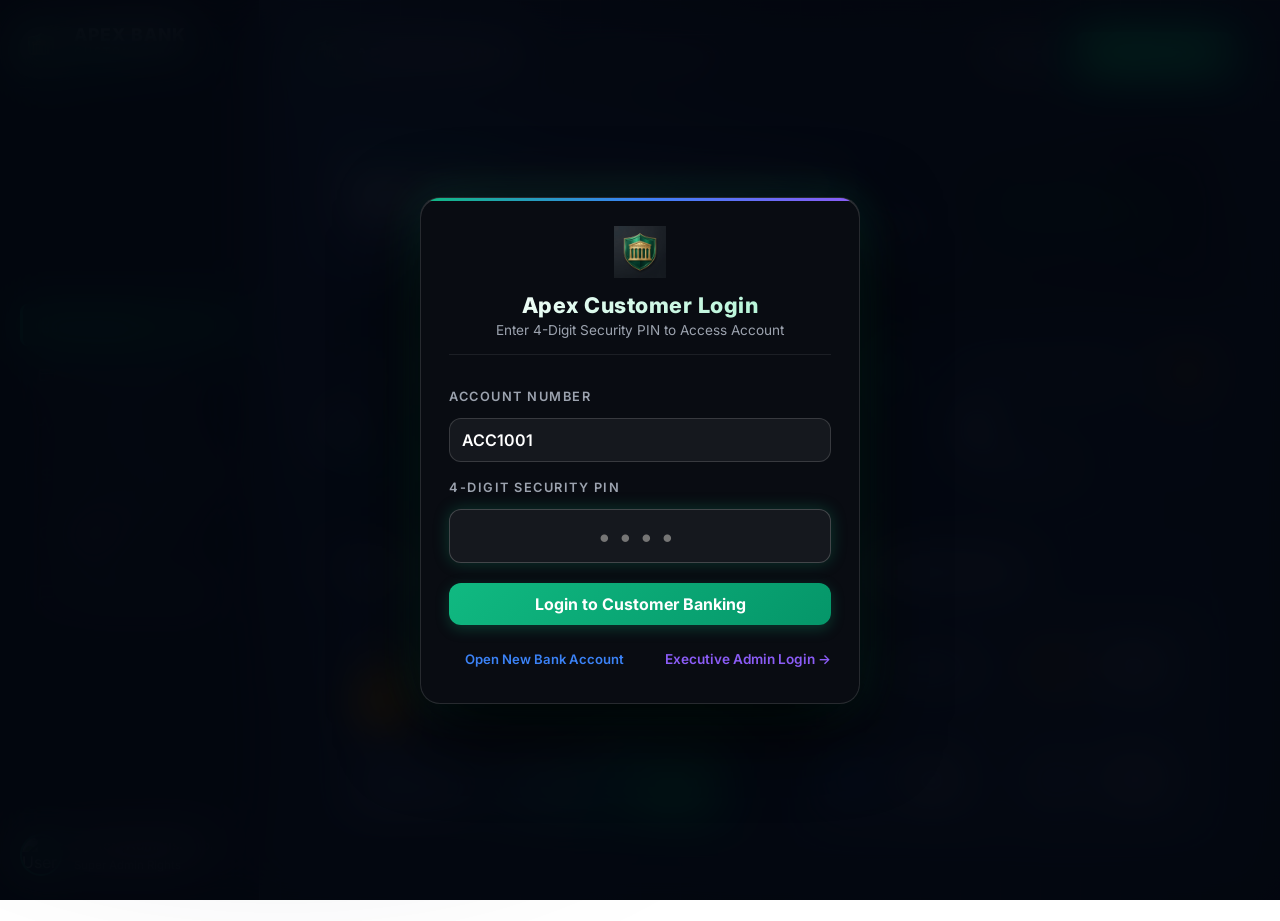
==== commit 461a9a66: "Add Demat stock buying & selling simulation, customer enquiries in admin panel, and default text inp" ====
--- a/index.html
+++ b/index.html
@@ -68,6 +68,11 @@
                 <button class="nav-btn admin-nav-item" onclick="showTab('audit')">
                     <svg class="nav-icon" width="18" height="18" viewBox="0 0 24 24" fill="none" stroke="currentColor" stroke-width="2"><path d="M12 22s8-4 8-10V5l-8-3-8 3v7c0 6 8 10 8 10z"></path></svg>
                     Security & Fraud Graph
+                </button>
+
+                <button class="nav-btn admin-nav-item" onclick="showTab('enquiries')">
+                    <svg class="nav-icon" width="18" height="18" viewBox="0 0 24 24" fill="none" stroke="currentColor" stroke-width="2"><path d="M21 15a2 2 0 0 1-2 2H7l-4 4V5a2 2 0 0 1 2-2h14a2 2 0 0 1 2 2z"></path></svg>
+                    Customer Enquiries
                 </button>
             </nav>
 
@@ -300,362 +305,6 @@
                     <table class="data-table">
                         <thead>
                             <tr>
-                                <th>Account & Customer</th>
-                                <th>Holder Name</th>
-                                <th>Category</th>
-                                <th>Balance (INR)</th>
-                                <th>Operations</th>
-                            </tr>
-                        </thead>
-                        <tbody id="accounts-body">
-                            <!-- Populated dynamically -->
-                        </tbody>
-                    </table>
-                </div>
-            </section>
-
-            <!-- TAB 3: TRANSACTIONS HISTORY -->
-            <section id="transactions" class="tab-content">
-                <div class="section-header">
-                    <div>
-                        <h2 id="tx-page-title">Transaction Ledger Log</h2>
-                        <p id="tx-page-desc">Complete historical record of deposits, withdrawals, and inter-bank transfers.</p>
-                    </div>
-                    <div class="button-group customer-only-inline" style="margin-top:0; display:none;">
-                        <button class="btn btn-secondary btn-sm" onclick="exportPassbookCSV()"> Export CSV</button>
-                        <button class="btn btn-primary btn-sm" onclick="printPassbookPDF()"> Print Statement (PDF)</button>
-                    </div>
-                </div>
-
-                <div class="table-card">
-                    <table class="data-table">
-                        <thead>
-                            <tr>
-                                <th>Ref ID</th>
-                                <th>Timestamp</th>
-                                <th>Account</th>
-                                <th>Type</th>
-                                <th>Amount (INR)</th>
-                                <th>Balance After</th>
-                                <th>Details / Remarks</th>
-                            </tr>
-                        </thead>
-                        <tbody id="transactions-body">
-                            <!-- Populated dynamically -->
-                        </tbody>
-                    </table>
-                </div>
-            </section>
-
-            <!-- TAB 3: LOANS PRIORITY QUEUE MODULE -->
-            <section id="loans" class="tab-content">
-                <div class="section-header">
-                    <div>
-                        <h2>Loan Applications </h2>
-                        <p>Applications (Emergency & Senior Citizen loans processed first).</p>
-                    </div>
-                </div>
-
-                <div class="dashboard-grid">
-                    <!-- CUSTOMER LEFT CARD: Apply for Bank Loan (1 Bid Limit) -->
-                    <div class="glass-card customer-only-block">
-                        <div class="card-title-header">
-                            <h3>Apply for Bank Loan</h3>
-                            <span class="sub-text">Emergency, Senior Citizen, Education & Personal Loans (1 Bid Limit)</span>
-                        </div>
-                        <div id="customer-loan-bid-form-container">
-                            <form onsubmit="handleApplyLoanSubmit(event)">
-                                <div class="form-group">
-                                    <label>Applicant Name</label>
-                                    <input type="text" id="loan-name-input" required value="Hardik Verma" readonly style="background:rgba(255,255,255,0.05); color:#10b981; font-weight:700; cursor:not-allowed;">
-                                </div>
-                                <div class="form-row">
-                                    <div class="form-group">
-                                        <label>Account Number</label>
-                                        <input type="text" id="loan-acc-input" required value="ACC1001" readonly style="background:rgba(255,255,255,0.05); color:#10b981; font-weight:700; cursor:not-allowed;">
-                                    </div>
-                                    <div class="form-group">
-                                        <label>Loan Category</label>
-                                        <select id="loan-type-select">
-                                            <option value="EMERGENCY">Emergency Loan (Priority 10 - HIGH)</option>
-                                            <option value="SENIOR_CITIZEN">Senior Citizen Loan (Priority 9 - HIGH)</option>
-                                            <option value="EDUCATION">Education Loan (Priority 7 - MEDIUM)</option>
-                                            <option value="PERSONAL">Personal Loan (Priority 5 - LOW)</option>
-                                        </select>
-                                    </div>
-                                </div>
-                                <div class="form-group">
-                                    <label>Loan Amount (₹)</label>
-                                    <input type="number" id="loan-amount-input" required value="500000.00">
-                                </div>
-                                <button type="submit" class="btn btn-primary" style="width:100%;">Submit Loan Bid</button>
-                            </form>
-                        </div>
-                        <div id="customer-loan-bid-active-notice" style="display:none; padding:20px; background:rgba(16,185,129,0.08); border:1px solid #10b981; border-radius:14px;">
-                            <h4 style="color:#10b981; margin-bottom:6px; font-size:1rem; font-weight:800;">✓ Active Loan Application Registered</h4>
-                            <p style="font-size:0.85rem; color:#9ca3af; margin:0;">You have already submitted a loan application. Bidding is restricted to <strong>1 active application</strong> at a time per customer account. Please await Executive Admin review.</p>
-                        </div>
-                    </div>
-
-                    <!-- ADMIN LEFT CARD: History of Accepted / Approved Loans -->
-                    <div class="glass-card admin-only-block" style="display:none;">
-                        <div class="card-title-header">
-                            <h3 style="color:#8b5cf6;"> Accepted Loans History</h3>
-                            <span class="sub-text">Complete Record of Executive Approved & Disbursed Loans</span>
-                        </div>
-                        <div id="admin-accepted-loans-list" style="display:flex; flex-direction:column; gap:12px; max-height:340px; overflow-y:auto;">
-                            <!-- Populated dynamically -->
-                        </div>
-                    </div>
-
-                    <!-- CUSTOMER RIGHT CARD: My Pending Loan Application -->
-                    <div class="glass-card customer-only-block">
-                        <div class="card-title-header">
-                            <h3>My Pending Application</h3>
-                            <span class="sub-text">Live Priority Queue Ranking & Review Status</span>
-                        </div>
-                        <div id="customer-pending-loan-display" style="display:flex; flex-direction:column; gap:12px;">
-                            <!-- Populated dynamically -->
-                        </div>
-                    </div>
-
-                    <!-- ADMIN RIGHT CARD: Pending Loan Applications Queue -->
-                    <div class="glass-card admin-only-block" style="display:none;">
-                        <div class="card-title-header" style="display:flex; justify-content:space-between; align-items:center;">
-                            <div>
-                                <h3>Pending Loan Applications Queue</h3>
-                                <span class="sub-text">Priority Queue Order</span>
-                            </div>
-                            <button class="btn btn-success btn-sm" onclick="approveHighestLoan()">Approve Highest Priority</button>
-                        </div>
-                        <div id="loans-queue-list" style="display:flex; flex-direction:column; gap:12px; max-height:320px; overflow-y:auto;">
-                            <!-- Populated dynamically -->
-                        </div>
-                    </div>
-                </div>
-            </section>
-
-            <!-- TAB 4: CONCIERGE DESK (Admin Portal Only) -->
-            <section id="queues" class="tab-content admin-nav-item">
-                <div class="section-header">
-                    <div>
-                        <h2>VIP Concierge & Support Service Desk</h2>
-                        <p>Manage customer service queues and priority VIP client requests.</p>
-                    </div>
-                </div>
-
-                <div class="dashboard-grid">
-                    <!-- Standard Service Queue -->
-                    <div class="glass-card">
-                        <div class="card-icon-header">
-                            <div class="header-icon-box blue">
-                                <svg width="20" height="20" viewBox="0 0 24 24" fill="none" stroke="currentColor" stroke-width="2"><rect x="2" y="3" width="20" height="14" rx="2"></rect><line x1="8" y1="21" x2="16" y2="21"></line><line x1="12" y1="17" x2="12" y2="21"></line></svg>
-                            </div>
-                            <h3>Standard Service Desk</h3>
-                        </div>
-                        <p class="section-desc">First-Come, First-Served customer support handling.</p>
-
-                        <div class="form-group">
-                            <label>Customer Inquiry Details</label>
-                            <input type="text" id="teller-inquiry-input" placeholder="e.g. Passbook update / Card re-issue">
-                        </div>
-                        <div class="button-group">
-                            <button class="btn btn-primary" onclick="enqueueTeller()">Submit Inquiry</button>
-                            <button class="btn btn-secondary" onclick="dequeueTeller()">Process Next</button>
-                        </div>
-                    </div>
-
-                    <!-- VIP Priority Queue -->
-                    <div class="glass-card vip-border">
-                        <div class="card-icon-header">
-                            <div class="header-icon-box gold">
-                                <svg width="20" height="20" viewBox="0 0 24 24" fill="none" stroke="currentColor" stroke-width="2"><path d="M12 2l3.09 6.26L22 9.27l-5 4.87 1.18 6.88L12 17.77l-6.18 3.25L7 14.14 2 9.27l6.91-1.01L12 2z"></path></svg>
-                            </div>
-                            <h3>VIP Priority Service Desk</h3>
-                        </div>
-                        <p class="section-desc">Priority score-based handling for executive high-net-worth clients.</p>
-
-                        <div class="form-group">
-                            <label>VIP Client Name</label>
-                            <input type="text" id="vip-name-input" placeholder="e.g. Sarah Jenkins">
-                        </div>
-                        <div class="form-row">
-                            <div class="form-group">
-                                <label>Service Category</label>
-                                <select id="vip-type-select">
-                                    <option value="Wealth Management">Wealth Management</option>
-                                    <option value="Corporate Credit">Corporate Credit</option>
-                                    <option value="International Wire">International Wire</option>
-                                </select>
-                            </div>
-                            <div class="form-group">
-                                <label>Priority Score (1-10)</label>
-                                <input type="number" id="vip-prio-input" min="1" max="10" value="9">
-                            </div>
-                        </div>
-                        <div class="button-group">
-                            <button class="btn btn-gold" onclick="enqueueVip()">Add VIP</button>
-                            <button class="btn btn-secondary" onclick="dequeueVip()">Serve Highest</button>
-                        </div>
-                    </div>
-                </div>
-            </section>
-
-            <!-- TAB 5: AUDIT LOGS & GRAPH FRAUD CHECK (Admin Portal Only) -->
-            <section id="audit" class="tab-content admin-nav-item">
-                <div class="section-header">
-                    <div>
-                        <h2>Security Ledger & Graph Fraud Monitoring</h2>
-                        <p>Continuous audit logging and DFS Graph cycle detection for money laundering / fraud rings.</p>
-                    </div>
-                    <div style="display:flex; gap:10px;">
-                        <button class="btn btn-warning" onclick="checkFraudCycle()">
-                             DFS Fraud Check
-                        </button>
-                        <button class="btn btn-secondary" onclick="runAutomatedTests()">
-                            <svg width="14" height="14" viewBox="0 0 24 24" fill="none" stroke="currentColor" stroke-width="2"><path d="M14.7 6.3a1 1 0 0 0 0 1.4l1.6 1.6a1 1 0 0 0 1.4 0l3.77-3.77a6 6 0 0 1-7.94 7.94l-6.91 6.91a2.12 2.12 0 0 1-3-3l6.91-6.91a6 6 0 0 1 7.94-7.94l-3.76 3.76z"></path></svg>
-                            Diagnostics
-                        </button>
-                    </div>
-                </div>
-
-                <div class="console-card">
-                    <div class="console-header">
-                        <div class="console-title">AUDIT_LOG_CONSOLE (Circular Buffer Capacity: 50)</div>
-                    </div>
-                    <div id="log-console" class="console-body">
-                        <!-- Populated dynamically -->
-                    </div>
-                </div>
-            </section>
-
-            <!-- TAB 6: SPENDINGS GRAPH & CATEGORY ANALYTICS (Customer Portal) -->
-            <section id="spendings" class="tab-content">
-                <div class="section-header">
-                    <div>
-                        <h2>Spendings Graph & Financial Health</h2>
-                        <p>Visual monthly expense breakdown, budget health score, and category distribution.</p>
-                    </div>
-                </div>
-
-                <div class="dashboard-grid">
-                    <!-- Left: Category Visual Progress Bars -->
-                    <div class="glass-card">
-                        <div class="card-title-header">
-                            <h3>Monthly Expense Distribution</h3>
-                            <span class="sub-text">Category breakdown for Account #ACC1001</span>
-                        </div>
-                        <div style="display:flex; flex-direction:column; gap:16px; margin-top:14px;">
-                            <div>
-                                <div style="display:flex; justify-content:space-between; margin-bottom:6px; font-size:0.88rem;">
-                                    <span>Utility Bills & Mobile Recharge</span>
-                                    <strong style="color:#f59e0b;">₹3,450.00 (35%)</strong>
-                                </div>
-                                <div style="background:rgba(255,255,255,0.08); height:10px; border-radius:6px; overflow:hidden;">
-                                    <div style="width:35%; height:100%; background:linear-gradient(90deg, #f59e0b, #d97706); border-radius:6px;"></div>
-                                </div>
-                            </div>
-
-                            <div>
-                                <div style="display:flex; justify-content:space-between; margin-bottom:6px; font-size:0.88rem;">
-                                    <span>UPI & Inter-bank Transfers</span>
-                                    <strong style="color:#3b82f6;">₹4,200.00 (42%)</strong>
-                                </div>
-                                <div style="background:rgba(255,255,255,0.08); height:10px; border-radius:6px; overflow:hidden;">
-                                    <div style="width:42%; height:100%; background:linear-gradient(90deg, #3b82f6, #1d4ed8); border-radius:6px;"></div>
-                                </div>
-                            </div>
-
-                            <div>
-                                <div style="display:flex; justify-content:space-between; margin-bottom:6px; font-size:0.88rem;">
-                                    <span>Cash Withdrawals & POS</span>
-                                    <strong style="color:#ef4444;">₹1,500.00 (15%)</strong>
-                                </div>
-                                <div style="background:rgba(255,255,255,0.08); height:10px; border-radius:6px; overflow:hidden;">
-                                    <div style="width:15%; height:100%; background:linear-gradient(90deg, #ef4444, #b91c1c); border-radius:6px;"></div>
-                                </div>
-                            </div>
-
-                            <div>
-                                <div style="display:flex; justify-content:space-between; margin-bottom:6px; font-size:0.88rem;">
-                                    <span> Stock & Mutual Fund Investments</span>
-                                    <strong style="color:#10b981;">₹800.00 (8%)</strong>
-                                </div>
-                                <div style="background:rgba(255,255,255,0.08); height:10px; border-radius:6px; overflow:hidden;">
-                                    <div style="width:8%; height:100%; background:linear-gradient(90deg, #10b981, #059669); border-radius:6px;"></div>
-                                </div>
-                            </div>
-                        </div>
-                    </div>
-
-                    <!-- Right: Financial Health & Budgeting Overview -->
-                    <div class="glass-card">
-                        <div class="card-title-header">
-                            <h3>Budget Health Score</h3>
-                            <span class="sub-text">AI Powered Spending & Savings Rate Analyzer</span>
-                        </div>
-                        <div style="text-align:center; padding:15px 0;">
-                            <div style="width:110px; height:110px; border-radius:50%; background:radial-gradient(circle, rgba(16,185,129,0.15) 0%, rgba(0,0,0,0.8) 100%); border:4px solid #10b981; display:flex; align-items:center; justify-content:center; flex-direction:column; margin:0 auto 14px; box-shadow: 0 0 20px rgba(16,185,129,0.3);">
-                                <span style="font-size:2rem; font-weight:800; color:#10b981;">88</span>
-                                <span style="font-size:0.65rem; color:#9ca3af; text-transform:uppercase;">EXCELLENT</span>
-                            </div>
-                            <h4 style="color:#fff; margin-bottom:6px;">Smart Financial Status</h4>
-                            <p style="font-size:0.82rem; color:#9ca3af; max-width:280px; margin:0 auto 16px;">Your monthly savings rate is <strong>+64.5%</strong>. Spending velocity is well controlled with zero overdraft risk.</p>
-                            <div style="display:flex; justify-content:center; gap:10px;">
-                                <button class="btn btn-secondary btn-sm" onclick="exportPassbookCSV()">Export Report</button>
-                                <button class="btn btn-primary btn-sm" onclick="showTab('transactions')">View Passbook</button>
-                            </div>
-                        </div>
-                    </div>
-                </div>
-            </section>
-
-            <!-- TAB 7: DEMAT & WEALTH INVESTMENTS (Customer Portal) -->
-            <section id="demat" class="tab-content">
-                <div class="section-header">
-                    <div>
-                        <h2>Apex Demat & Wealth Investments</h2>
-                        <p>Invest directly in Indian Equities, Nifty 50 Index Funds, and Sovereign Gold Bonds.</p>
-                    </div>
-                    <div style="background:rgba(16,185,129,0.1); border:1px solid #10b981; padding:8px 16px; border-radius:10px;">
-                        <span style="font-size:0.75rem; color:#9ca3af; display:block;">DEMAT ACCOUNT NO</span>
-                        <strong style="color:#10b981; font-size:0.95rem;">IN300129-881920</strong>
-                    </div>
-                </div>
-
-                <div class="stats-grid" style="grid-template-columns: repeat(3, 1fr); margin-bottom:20px;">
-                    <div class="stat-card">
-                        <div class="stat-header">
-                            <span>Total Portfolio Value</span>
-                        </div>
-                        <h2 style="color:#fff;">₹2,24,850.00</h2>
-                        <div class="stat-footer positive">↑ Invested: ₹2,00,000.00</div>
-                    </div>
-                    <div class="stat-card">
-                        <div class="stat-header">
-                            <span>Unrealized Gain / P&L</span>
-                        </div>
-                        <h2 style="color:#10b981;">+₹24,850.00</h2>
-                        <div class="stat-footer positive">↑ +12.42% Total Return</div>
-                    </div>
-                    <div class="stat-card">
-                        <div class="stat-header">
-                            <span>Available Cash for Trading</span>
-                        </div>
-                        <h2 id="demat-avail-bal" style="color:#3b82f6;">₹1,50,450.00</h2>
-                        <div class="stat-footer neutral">Linked to Account ACC1001</div>
-                    </div>
-                </div>
-
-                <!-- Investment Assets List -->
-                <div class="table-card">
-                    <div style="padding:16px 20px; border-bottom:1px solid var(--border-color); display:flex; justify-content:space-between; align-items:center;">
-                        <h3 style="margin:0; font-size:1.1rem; color:#fff;">Active Investment Holdings</h3>
-                        <button class="btn btn-primary btn-sm" onclick="openModal('invest-modal')">Buy New Mutual Fund / Stock</button>
-                    </div>
-                    <table class="data-table">
-                        <thead>
-                            <tr>
                                 <th>Asset Symbol & Name</th>
                                 <th>Category</th>
                                 <th>Quantity / Units</th>
@@ -663,36 +312,11 @@
                                 <th>Current LTP (INR)</th>
                                 <th>Current Value</th>
                                 <th>P&L Return</th>
+                                <th>Action</th>
                             </tr>
                         </thead>
-                        <tbody>
-                            <tr>
-                                <td><strong>NIFTY50 • Nifty 50 Index Fund</strong></td>
-                                <td><span class="badge badge-savings">Mutual Fund SIP</span></td>
-                                <td>450.00 Units</td>
-                                <td>₹210.00</td>
-                                <td>₹245.50</td>
-                                <td><strong>₹1,10,475.00</strong></td>
-                                <td><strong class="text-green">+₹15,975.00 (+16.9%)</strong></td>
-                            </tr>
-                            <tr>
-                                <td><strong>RELIANCE • Reliance Industries Ltd</strong></td>
-                                <td><span class="badge badge-current">Equity Stock</span></td>
-                                <td>25.00 Shares</td>
-                                <td>₹2,800.00</td>
-                                <td>₹2,980.00</td>
-                                <td><strong>₹74,500.00</strong></td>
-                                <td><strong class="text-green">+₹4,500.00 (+6.4%)</strong></td>
-                            </tr>
-                            <tr>
-                                <td><strong>SGB2026 • Sovereign Gold Bond 8yr</strong></td>
-                                <td><span class="badge badge-fd">Gold Bond</span></td>
-                                <td>6.00 Grams</td>
-                                <td>₹6,645.00</td>
-                                <td>₹6,645.00</td>
-                                <td><strong>₹39,875.00</strong></td>
-                                <td><strong class="text-green">+₹4,375.00 (+12.3%)</strong></td>
-                            </tr>
+                        <tbody id="demat-holdings-tbody">
+                            <!-- Populated dynamically -->
                         </tbody>
                     </table>
                 </div>
@@ -1010,10 +634,8 @@
             <form id="customer-pin-form" onsubmit="verifyCustomerPinPage(event)">
                 <div class="modal-body" style="padding-top: 14px;">
                     <div class="form-group" style="margin-bottom: 18px;">
-                        <label class="login-field-label">Select Account Number</label>
-                        <select id="login-page-acc-select" class="form-control" style="width: 100%; padding: 12px; background: rgba(255,255,255,0.05); color: #fff; border: 1px solid rgba(255,255,255,0.15); border-radius: 12px; font-size: 0.95rem; font-weight: 600;">
-                            <option value="ACC1001">ACC1001 - Hardik Verma (Savings)</option>
-                        </select>
+                        <label class="login-field-label">Account Number</label>
+                        <input type="text" id="customer-page-acc-input" required placeholder="Account Number (e.g. ACC1001)" value="ACC1001" autocomplete="off" class="login-input-field" style="width: 100%; padding: 12px; background: rgba(255,255,255,0.05); color: #fff; border: 1px solid rgba(255,255,255,0.15); border-radius: 12px; font-size: 1rem; font-weight: 600;">
                     </div>
                     <div class="form-group" style="margin-bottom: 20px;">
                         <label class="login-field-label">4-Digit Security PIN</label>
@@ -1133,10 +755,15 @@
                 <div class="form-group">
                     <label>Select Asset / Mutual Fund</label>
                     <select id="invest-asset-select">
-                        <option value="Nifty 50 Index Fund">NIFTY50 • Nifty 50 Index Fund (Min ₹500)</option>
-                        <option value="Apex Bluechip Equity">APEXBLUE • Apex Top 30 Bluechip Fund (Min ₹1,000)</option>
-                        <option value="Sovereign Gold Bond 2026">SGB2026 • Sovereign Gold Bond 8yr (Min ₹6,645)</option>
-                        <option value="Reliance Industries Ltd">RELIANCE • Reliance Industries Equity Share (Min ₹2,980)</option>
+                        <option value="NIFTY50">NIFTY50 • Nifty 50 Index Fund (LTP: ₹245.50 / Unit)</option>
+                        <option value="APEXBLUE">APEXBLUE • Apex Top 30 Bluechip Equity Fund (LTP: ₹520.00 / Unit)</option>
+                        <option value="RELIANCE">RELIANCE • Reliance Industries Ltd Share (LTP: ₹2,980.00 / Share)</option>
+                        <option value="TATAMOTORS">TATAMOTORS • Tata Motors Ltd Share (LTP: ₹985.00 / Share)</option>
+                        <option value="INFY">INFY • Infosys Ltd Tech Share (LTP: ₹1,620.00 / Share)</option>
+                        <option value="HDFCBANK">HDFCBANK • HDFC Bank Ltd Share (LTP: ₹1,450.00 / Share)</option>
+                        <option value="SGB2026">SGB2026 • Sovereign Gold Bond 8yr (LTP: ₹6,645.00 / Gram)</option>
+                        <option value="APEXTECH">APEXTECH • Apex Tech & AI Innovation Fund (LTP: ₹120.00 / Unit)</option>
+                        <option value="ZOMATO">ZOMATO • Zomato Ltd Growth Share (LTP: ₹230.00 / Share)</option>
                     </select>
                 </div>
                 <div class="form-row">
@@ -1152,6 +779,42 @@
                 <div class="modal-footer">
                     <button type="button" class="btn btn-secondary" onclick="closeModal('invest-modal')">Cancel</button>
                     <button type="submit" class="btn btn-primary">Confirm Investment</button>
+                </div>
+            </form>
+        </div>
+    </div>
+
+    
+    <!-- MODAL: DEMAT REDEMPTION / SELL ASSET -->
+    <div id="sell-modal" class="modal-overlay">
+        <div class="modal-card">
+            <div class="modal-header">
+                <h3>Redeem / Sell Demat Holdings</h3>
+                <button class="modal-close" onclick="closeModal('sell-modal')">&times;</button>
+            </div>
+            <form onsubmit="handleSellSubmit(event)">
+                <input type="hidden" id="sell-symbol-input">
+                <div class="form-group">
+                    <label>Asset Symbol & Name</label>
+                    <input type="text" id="sell-asset-name-display" readonly style="background:rgba(255,255,255,0.05); color:#fff; font-weight:700;">
+                </div>
+                <div class="form-row">
+                    <div class="form-group">
+                        <label id="sell-units-label">Units to Sell (Max: 0.00)</label>
+                        <input type="number" id="sell-units-input" step="0.01" min="0.01" required placeholder="1.00">
+                    </div>
+                    <div class="form-group">
+                        <label>Current LTP (INR)</label>
+                        <input type="text" id="sell-ltp-display" readonly style="background:rgba(255,255,255,0.05); color:#10b981; font-weight:700;">
+                    </div>
+                </div>
+                <div class="form-group">
+                    <label>4-Digit Security PIN</label>
+                    <input type="password" id="sell-pin-input" maxlength="4" required placeholder="••••" autocomplete="off" class="login-input-field pin-input" style="height:44px !important; font-size:1.2rem !important; padding:4px 10px !important;" value="1234">
+                </div>
+                <div class="modal-footer">
+                    <button type="button" class="btn btn-secondary" onclick="closeModal('sell-modal')">Cancel</button>
+                    <button type="submit" class="btn btn-primary" style="background:linear-gradient(135deg, #ef4444, #b91c1c);">Confirm Redemption Sale</button>
                 </div>
             </form>
         </div>
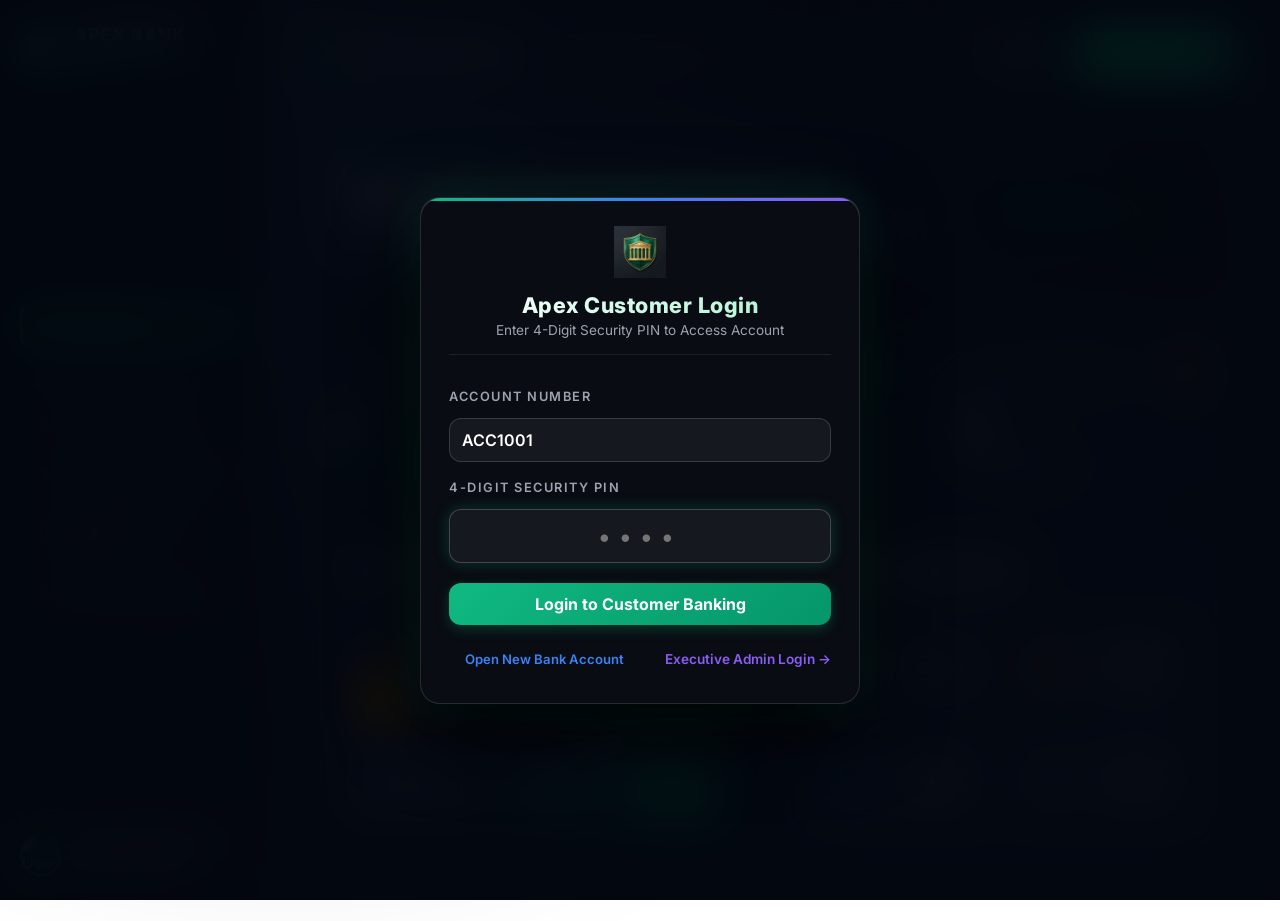
==== commit efb90c0d: "Restore missing tab sections for passbook, loans, spendings graph, demat, and enquiries while keepin" ====
--- a/index.html
+++ b/index.html
@@ -22,8 +22,6 @@
                 </div>
                 <button class="sidebar-close-btn" onclick="toggleMobileSidebar()">&times;</button>
             </div>
-
-
 
             <!-- Sidebar Navigation Menu -->
             <nav class="nav-menu">
@@ -108,7 +106,7 @@
                 <!-- Autocomplete Trie Search Bar -->
                 <div class="search-bar admin-nav-item" style="position:relative;">
                     <svg class="search-icon" width="16" height="16" viewBox="0 0 24 24" fill="none" stroke="currentColor" stroke-width="2"><circle cx="11" cy="11" r="8"></circle><line x1="21" y1="21" x2="16.65" y2="16.65"></line></svg>
-                    <input type="text" id="search-input" placeholder="Search customer " onkeyup="handleSearchAutocomplete(this.value)">
+                    <input type="text" id="search-input" placeholder="Search customer" onkeyup="handleSearchAutocomplete(this.value)">
                     <div id="autocomplete-box" class="autocomplete-dropdown" style="display:none;"></div>
                 </div>
 
@@ -161,7 +159,7 @@
                         </div>
                         <h2 id="total-accounts-val">0</h2>
                         <div class="stat-footer positive">
-                            <span>↑ 100% Core Capacity</span>
+                            <span>Total Core Capacity</span>
                         </div>
                     </div>
 
@@ -176,7 +174,7 @@
                         </div>
                         <h2 id="total-capital-val">₹0.00</h2>
                         <div class="stat-footer positive">
-                            <span>↑ RBI Verified Asset Ledger</span>
+                            <span>RBI Verified Asset Ledger</span>
                         </div>
                     </div>
 
@@ -204,7 +202,7 @@
                                 <span class="sub-text">Active Domestic & International Card</span>
                             </div>
                             <button id="card-lock-btn" class="btn-sm btn-secondary customer-only-inline" onclick="toggleCardLock()">
-                                 Lock Card
+                                Lock Card
                             </button>
                         </div>
                         <div class="credit-card" id="credit-card-element">
@@ -302,6 +300,364 @@
                 </div>
 
                 <div class="table-card">
+                    <table class="data-table">
+                        <thead>
+                            <tr>
+                                <th>Account & Customer</th>
+                                <th>Holder Name</th>
+                                <th>Category</th>
+                                <th>Balance (INR)</th>
+                                <th>Operations</th>
+                            </tr>
+                        </thead>
+                        <tbody id="accounts-body">
+                            <!-- Populated dynamically -->
+                        </tbody>
+                    </table>
+                </div>
+            </section>
+
+            <!-- TAB 3: TRANSACTIONS HISTORY -->
+            <section id="transactions" class="tab-content">
+                <div class="section-header">
+                    <div>
+                        <h2 id="tx-page-title">My Digital Passbook</h2>
+                        <p id="tx-page-desc">Personal transaction ledger statement for Account #ACC1001.</p>
+                    </div>
+                    <div style="display:flex; gap:10px;">
+                        <button class="btn btn-secondary btn-sm" onclick="exportPassbookCSV()">
+                            <svg width="14" height="14" viewBox="0 0 24 24" fill="none" stroke="currentColor" stroke-width="2"><path d="M21 15v4a2 2 0 0 1-2 2H5a2 2 0 0 1-2-2v-4"></path><polyline points="7 10 12 15 17 10"></polyline><line x1="12" y1="15" x2="12" y2="3"></line></svg>
+                            Export CSV
+                        </button>
+                    </div>
+                </div>
+
+                <div class="table-card">
+                    <table class="data-table">
+                        <thead>
+                            <tr>
+                                <th>Transaction Ref</th>
+                                <th>Timestamp</th>
+                                <th>Account</th>
+                                <th>Type</th>
+                                <th>Amount (INR)</th>
+                                <th>Balance After</th>
+                                <th>Remarks & Details</th>
+                            </tr>
+                        </thead>
+                        <tbody id="transactions-body">
+                            <!-- Populated dynamically -->
+                        </tbody>
+                    </table>
+                </div>
+            </section>
+
+            <!-- TAB 4: LOANS & PRIORITY QUEUE -->
+            <section id="loans" class="tab-content">
+                <div class="section-header">
+                    <div>
+                        <h2>Loan Applications</h2>
+                        <p>Applications (Emergency & Senior Citizen loans processed first).</p>
+                    </div>
+                </div>
+
+                <div class="dashboard-grid">
+                    <!-- CUSTOMER LEFT CARD: Apply for Bank Loan (1 Bid Limit) -->
+                    <div class="glass-card customer-only-block">
+                        <div class="card-title-header">
+                            <h3>Apply for Bank Loan</h3>
+                            <span class="sub-text">Emergency, Senior Citizen, Education & Personal Loans (1 Bid Limit)</span>
+                        </div>
+                        <div id="customer-loan-bid-form-container">
+                            <form onsubmit="handleApplyLoanSubmit(event)">
+                                <div class="form-group">
+                                    <label>Applicant Name</label>
+                                    <input type="text" id="loan-name-input" required value="Hardik Verma" readonly style="background:rgba(255,255,255,0.05); color:#10b981; font-weight:700; cursor:not-allowed;">
+                                </div>
+                                <div class="form-row">
+                                    <div class="form-group">
+                                        <label>Account Number</label>
+                                        <input type="text" id="loan-acc-input" required value="ACC1001" readonly style="background:rgba(255,255,255,0.05); color:#10b981; font-weight:700; cursor:not-allowed;">
+                                    </div>
+                                    <div class="form-group">
+                                        <label>Loan Category</label>
+                                        <select id="loan-type-select">
+                                            <option value="EMERGENCY">Emergency Loan (Priority 10 - HIGH)</option>
+                                            <option value="SENIOR_CITIZEN">Senior Citizen Loan (Priority 9 - HIGH)</option>
+                                            <option value="EDUCATION">Education Loan (Priority 7 - MEDIUM)</option>
+                                            <option value="PERSONAL">Personal Loan (Priority 5 - LOW)</option>
+                                        </select>
+                                    </div>
+                                </div>
+                                <div class="form-group">
+                                    <label>Loan Amount (₹)</label>
+                                    <input type="number" id="loan-amount-input" required value="500000.00">
+                                </div>
+                                <button type="submit" class="btn btn-primary" style="width:100%;">Submit Loan Bid</button>
+                            </form>
+                        </div>
+                        <div id="customer-loan-bid-active-notice" style="display:none; padding:20px; background:rgba(16,185,129,0.08); border:1px solid #10b981; border-radius:14px;">
+                            <h4 style="color:#10b981; margin-bottom:6px; font-size:1rem; font-weight:800;">Active Loan Application Registered</h4>
+                            <p style="font-size:0.85rem; color:#9ca3af; margin:0;">You have already submitted a loan application. Bidding is restricted to <strong>1 active application</strong> at a time per customer account. Please await Executive Admin review.</p>
+                        </div>
+                    </div>
+
+                    <!-- ADMIN LEFT CARD: History of Accepted / Approved Loans -->
+                    <div class="glass-card admin-only-block" style="display:none;">
+                        <div class="card-title-header">
+                            <h3 style="color:#8b5cf6;">Accepted Loans History</h3>
+                            <span class="sub-text">Complete Record of Executive Approved & Disbursed Loans</span>
+                        </div>
+                        <div id="admin-accepted-loans-list" style="display:flex; flex-direction:column; gap:12px; max-height:340px; overflow-y:auto;">
+                            <!-- Populated dynamically -->
+                        </div>
+                    </div>
+
+                    <!-- CUSTOMER RIGHT CARD: My Pending Loan Application -->
+                    <div class="glass-card customer-only-block">
+                        <div class="card-title-header">
+                            <h3>My Pending Application</h3>
+                            <span class="sub-text">Live Priority Queue Ranking & Review Status</span>
+                        </div>
+                        <div id="customer-pending-loan-display" style="display:flex; flex-direction:column; gap:12px;">
+                            <!-- Populated dynamically -->
+                        </div>
+                    </div>
+
+                    <!-- ADMIN RIGHT CARD: Pending Loan Applications Queue -->
+                    <div class="glass-card admin-only-block" style="display:none;">
+                        <div class="card-title-header" style="display:flex; justify-content:space-between; align-items:center;">
+                            <div>
+                                <h3>Pending Loan Applications Queue</h3>
+                                <span class="sub-text">Priority Queue Order</span>
+                            </div>
+                            <button class="btn btn-success btn-sm" onclick="approveHighestLoan()">Approve Highest Priority</button>
+                        </div>
+                        <div id="loans-queue-list" style="display:flex; flex-direction:column; gap:12px; max-height:320px; overflow-y:auto;">
+                            <!-- Populated dynamically -->
+                        </div>
+                    </div>
+                </div>
+            </section>
+
+            <!-- TAB 5: CONCIERGE DESK (Admin Portal Only) -->
+            <section id="queues" class="tab-content admin-nav-item">
+                <div class="section-header">
+                    <div>
+                        <h2>VIP Concierge & Support Service Desk</h2>
+                        <p>Manage customer service queues and priority VIP client requests.</p>
+                    </div>
+                </div>
+
+                <div class="dashboard-grid">
+                    <!-- Standard Service Queue -->
+                    <div class="glass-card">
+                        <div class="card-icon-header">
+                            <div class="header-icon-box blue">
+                                <svg width="20" height="20" viewBox="0 0 24 24" fill="none" stroke="currentColor" stroke-width="2"><rect x="2" y="3" width="20" height="14" rx="2"></rect><line x1="8" y1="21" x2="16" y2="21"></line><line x1="12" y1="17" x2="12" y2="21"></line></svg>
+                            </div>
+                            <h3>Standard Service Desk</h3>
+                        </div>
+                        <p class="section-desc">First-Come, First-Served customer support handling.</p>
+
+                        <div class="form-group">
+                            <label>Customer Inquiry Details</label>
+                            <input type="text" id="teller-inquiry-input" placeholder="e.g. Passbook update / Card re-issue">
+                        </div>
+                        <div class="button-group">
+                            <button class="btn btn-primary" onclick="enqueueTeller()">Submit Inquiry</button>
+                            <button class="btn btn-secondary" onclick="dequeueTeller()">Process Next</button>
+                        </div>
+                    </div>
+
+                    <!-- VIP Priority Queue -->
+                    <div class="glass-card vip-border">
+                        <div class="card-icon-header">
+                            <div class="header-icon-box gold">
+                                <svg width="20" height="20" viewBox="0 0 24 24" fill="none" stroke="currentColor" stroke-width="2"><path d="M12 2l3.09 6.26L22 9.27l-5 4.87 1.18 6.88L12 17.77l-6.18 3.25L7 14.14 2 9.27l6.91-1.01L12 2z"></path></svg>
+                            </div>
+                            <h3>VIP Priority Service Desk</h3>
+                        </div>
+                        <p class="section-desc">Priority score-based handling for executive high-net-worth clients.</p>
+
+                        <div class="form-group">
+                            <label>VIP Client Name</label>
+                            <input type="text" id="vip-name-input" placeholder="e.g. Sarah Jenkins">
+                        </div>
+                        <div class="form-row">
+                            <div class="form-group">
+                                <label>Service Category</label>
+                                <select id="vip-type-select">
+                                    <option value="Wealth Management">Wealth Management</option>
+                                    <option value="Corporate Credit">Corporate Credit</option>
+                                    <option value="International Wire">International Wire</option>
+                                </select>
+                            </div>
+                            <div class="form-group">
+                                <label>Priority Score (1-10)</label>
+                                <input type="number" id="vip-prio-input" min="1" max="10" value="9">
+                            </div>
+                        </div>
+                        <div class="button-group">
+                            <button class="btn btn-gold" onclick="enqueueVip()">Add VIP</button>
+                            <button class="btn btn-secondary" onclick="dequeueVip()">Serve Highest</button>
+                        </div>
+                    </div>
+                </div>
+            </section>
+
+            <!-- TAB 6: AUDIT LOGS & GRAPH FRAUD CHECK (Admin Portal Only) -->
+            <section id="audit" class="tab-content admin-nav-item">
+                <div class="section-header">
+                    <div>
+                        <h2>Security Ledger & Graph Fraud Monitoring</h2>
+                        <p>Continuous audit logging and DFS Graph cycle detection for money laundering / fraud rings.</p>
+                    </div>
+                    <div style="display:flex; gap:10px;">
+                        <button class="btn btn-warning" onclick="checkFraudCycle()">
+                            DFS Fraud Check
+                        </button>
+                        <button class="btn btn-secondary" onclick="runAutomatedTests()">
+                            <svg width="14" height="14" viewBox="0 0 24 24" fill="none" stroke="currentColor" stroke-width="2"><path d="M14.7 6.3a1 1 0 0 0 0 1.4l1.6 1.6a1 1 0 0 0 1.4 0l3.77-3.77a6 6 0 0 1-7.94 7.94l-6.91 6.91a2.12 2.12 0 0 1-3-3l6.91-6.91a6 6 0 0 1 7.94-7.94l-3.76 3.76z"></path></svg>
+                            Diagnostics
+                        </button>
+                    </div>
+                </div>
+
+                <div class="console-card">
+                    <div class="console-header">
+                        <div class="console-title">AUDIT_LOG_CONSOLE (Circular Buffer Capacity: 50)</div>
+                    </div>
+                    <div id="log-console" class="console-body">
+                        <!-- Populated dynamically -->
+                    </div>
+                </div>
+            </section>
+
+            <!-- TAB 7: SPENDINGS GRAPH & CATEGORY ANALYTICS (Customer Portal) -->
+            <section id="spendings" class="tab-content">
+                <div class="section-header">
+                    <div>
+                        <h2>Spendings Graph & Financial Health</h2>
+                        <p>Visual monthly expense breakdown, budget health score, and category distribution.</p>
+                    </div>
+                </div>
+
+                <div class="dashboard-grid">
+                    <!-- Left: Category Visual Progress Bars -->
+                    <div class="glass-card">
+                        <div class="card-title-header">
+                            <h3>Monthly Expense Distribution</h3>
+                            <span class="sub-text">Category breakdown for Account #ACC1001</span>
+                        </div>
+                        <div style="display:flex; flex-direction:column; gap:16px; margin-top:14px;">
+                            <div>
+                                <div style="display:flex; justify-content:space-between; margin-bottom:6px; font-size:0.88rem;">
+                                    <span>Utility Bills & Mobile Recharge</span>
+                                    <strong style="color:#f59e0b;">₹3,450.00 (35%)</strong>
+                                </div>
+                                <div style="background:rgba(255,255,255,0.08); height:10px; border-radius:6px; overflow:hidden;">
+                                    <div style="width:35%; height:100%; background:linear-gradient(90deg, #f59e0b, #d97706); border-radius:6px;"></div>
+                                </div>
+                            </div>
+
+                            <div>
+                                <div style="display:flex; justify-content:space-between; margin-bottom:6px; font-size:0.88rem;">
+                                    <span>UPI & Inter-bank Transfers</span>
+                                    <strong style="color:#3b82f6;">₹4,200.00 (42%)</strong>
+                                </div>
+                                <div style="background:rgba(255,255,255,0.08); height:10px; border-radius:6px; overflow:hidden;">
+                                    <div style="width:42%; height:100%; background:linear-gradient(90deg, #3b82f6, #1d4ed8); border-radius:6px;"></div>
+                                </div>
+                            </div>
+
+                            <div>
+                                <div style="display:flex; justify-content:space-between; margin-bottom:6px; font-size:0.88rem;">
+                                    <span>Cash Withdrawals & POS</span>
+                                    <strong style="color:#ef4444;">₹1,500.00 (15%)</strong>
+                                </div>
+                                <div style="background:rgba(255,255,255,0.08); height:10px; border-radius:6px; overflow:hidden;">
+                                    <div style="width:15%; height:100%; background:linear-gradient(90deg, #ef4444, #b91c1c); border-radius:6px;"></div>
+                                </div>
+                            </div>
+
+                            <div>
+                                <div style="display:flex; justify-content:space-between; margin-bottom:6px; font-size:0.88rem;">
+                                    <span>Stock & Mutual Fund Investments</span>
+                                    <strong style="color:#10b981;">₹800.00 (8%)</strong>
+                                </div>
+                                <div style="background:rgba(255,255,255,0.08); height:10px; border-radius:6px; overflow:hidden;">
+                                    <div style="width:8%; height:100%; background:linear-gradient(90deg, #10b981, #059669); border-radius:6px;"></div>
+                                </div>
+                            </div>
+                        </div>
+                    </div>
+
+                    <!-- Right: Financial Health & Budgeting Overview -->
+                    <div class="glass-card">
+                        <div class="card-title-header">
+                            <h3>Budget Health Score</h3>
+                            <span class="sub-text">AI Powered Spending & Savings Rate Analyzer</span>
+                        </div>
+                        <div style="text-align:center; padding:15px 0;">
+                            <div style="width:110px; height:110px; border-radius:50%; background:radial-gradient(circle, rgba(16,185,129,0.15) 0%, rgba(0,0,0,0.8) 100%); border:4px solid #10b981; display:flex; align-items:center; justify-content:center; flex-direction:column; margin:0 auto 14px; box-shadow: 0 0 20px rgba(16,185,129,0.3);">
+                                <span style="font-size:2rem; font-weight:800; color:#10b981;">88</span>
+                                <span style="font-size:0.65rem; color:#9ca3af; text-transform:uppercase;">EXCELLENT</span>
+                            </div>
+                            <h4 style="color:#fff; margin-bottom:6px;">Smart Financial Status</h4>
+                            <p style="font-size:0.82rem; color:#9ca3af; max-width:280px; margin:0 auto 16px;">Your monthly savings rate is <strong>+64.5%</strong>. Spending velocity is well controlled with zero overdraft risk.</p>
+                            <div style="display:flex; justify-content:center; gap:10px;">
+                                <button class="btn btn-secondary btn-sm" onclick="exportPassbookCSV()">Export Report</button>
+                                <button class="btn btn-primary btn-sm" onclick="showTab('transactions')">View Passbook</button>
+                            </div>
+                        </div>
+                    </div>
+                </div>
+            </section>
+
+            <!-- TAB 8: DEMAT & WEALTH INVESTMENTS (Customer Portal) -->
+            <section id="demat" class="tab-content">
+                <div class="section-header">
+                    <div>
+                        <h2>Apex Demat & Wealth Investments</h2>
+                        <p>Invest directly in Indian Equities, Nifty 50 Index Funds, and Sovereign Gold Bonds.</p>
+                    </div>
+                    <div style="background:rgba(16,185,129,0.1); border:1px solid #10b981; padding:8px 16px; border-radius:10px;">
+                        <span style="font-size:0.75rem; color:#9ca3af; display:block;">DEMAT ACCOUNT NO</span>
+                        <strong style="color:#10b981; font-size:0.95rem;">IN300129-881920</strong>
+                    </div>
+                </div>
+
+                <div class="stats-grid" style="grid-template-columns: repeat(3, 1fr); margin-bottom:20px;">
+                    <div class="stat-card">
+                        <div class="stat-header">
+                            <span>Total Portfolio Value</span>
+                        </div>
+                        <h2 id="demat-portfolio-val" style="color:#fff;">₹2,24,850.00</h2>
+                        <div id="demat-invested-val" class="stat-footer positive">↑ Invested: ₹2,00,000.00</div>
+                    </div>
+                    <div class="stat-card">
+                        <div class="stat-header">
+                            <span>Unrealized Gain / P&L</span>
+                        </div>
+                        <h2 id="demat-unrealized-gain" style="color:#10b981;">+₹24,850.00 (+12.42%)</h2>
+                        <div class="stat-footer positive">Total Return</div>
+                    </div>
+                    <div class="stat-card">
+                        <div class="stat-header">
+                            <span>Available Cash for Trading</span>
+                        </div>
+                        <h2 id="demat-avail-bal" style="color:#3b82f6;">₹1,50,450.00</h2>
+                        <div class="stat-footer neutral">Linked to Account ACC1001</div>
+                    </div>
+                </div>
+
+                <!-- Investment Assets List -->
+                <div class="table-card">
+                    <div style="padding:16px 20px; border-bottom:1px solid var(--border-color); display:flex; justify-content:space-between; align-items:center;">
+                        <h3 style="margin:0; font-size:1.1rem; color:#fff;">Active Investment Holdings</h3>
+                        <button class="btn btn-primary btn-sm" onclick="openModal('invest-modal')">Buy New Mutual Fund / Stock</button>
+                    </div>
                     <table class="data-table">
                         <thead>
                             <tr>
@@ -322,7 +678,7 @@
                 </div>
             </section>
 
-            <!-- TAB 8: HELP & 24x7 CONTACT US (Customer Portal) -->
+            <!-- TAB 9: HELP & 24x7 CONTACT US (Customer Portal) -->
             <section id="contact" class="tab-content">
                 <div class="section-header">
                     <div>
@@ -397,6 +753,36 @@
                             <button type="submit" class="btn btn-primary" style="width:100%;">Request Instant Callback</button>
                         </form>
                     </div>
+                </div>
+            </section>
+
+            <!-- TAB 10: CUSTOMER SUPPORT ENQUIRIES (Admin Portal Only) -->
+            <section id="enquiries" class="tab-content admin-nav-item">
+                <div class="section-header">
+                    <div>
+                        <h2>Customer Support Enquiries & Callbacks</h2>
+                        <p>Real-time list of priority advisor callback requests submitted by customers.</p>
+                    </div>
+                </div>
+
+                <div class="table-card">
+                    <table class="data-table">
+                        <thead>
+                            <tr>
+                                <th>Enquiry Ref ID</th>
+                                <th>Date & Time</th>
+                                <th>Customer Name</th>
+                                <th>Mobile Number</th>
+                                <th>Preferred Time Slot</th>
+                                <th>Subject / Query</th>
+                                <th>Status</th>
+                                <th>Action</th>
+                            </tr>
+                        </thead>
+                        <tbody id="enquiries-tbody">
+                            <!-- Populated dynamically -->
+                        </tbody>
+                    </table>
                 </div>
             </section>
         </main>
@@ -744,6 +1130,8 @@
                 <button type="button" class="btn btn-primary" onclick="window.print()">Print Receipt</button>
             </div>
         </div>
+    </div>
+
     <!-- MODAL: DEMAT MUTUAL FUND / STOCK INVESTMENT -->
     <div id="invest-modal" class="modal-overlay">
         <div class="modal-card">
@@ -784,7 +1172,6 @@
         </div>
     </div>
 
-    
     <!-- MODAL: DEMAT REDEMPTION / SELL ASSET -->
     <div id="sell-modal" class="modal-overlay">
         <div class="modal-card">
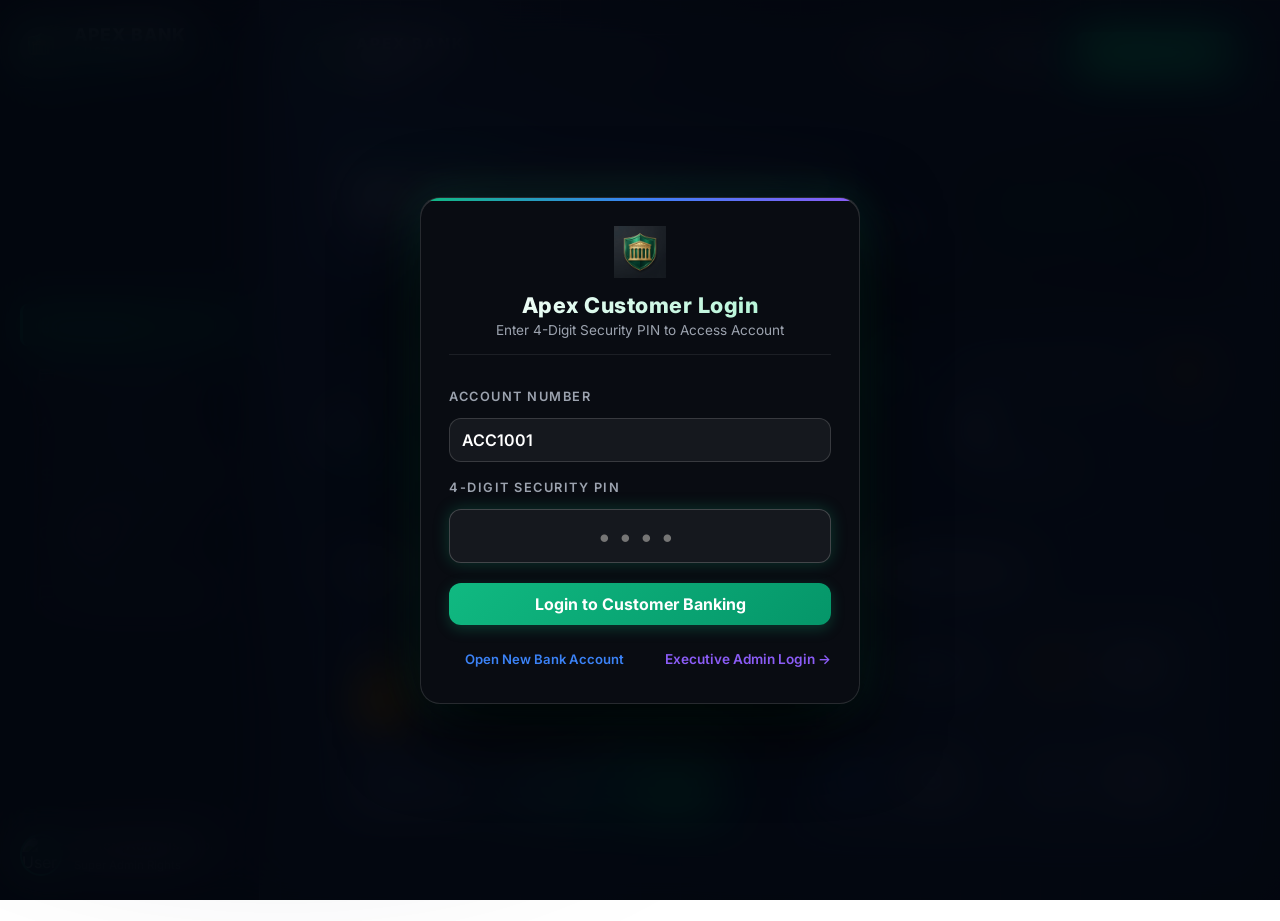
==== commit fa47b4e1: "Fix login page authentication state persistence, navigation links, and role switcher buttons" ====
--- a/index.html
+++ b/index.html
@@ -101,6 +101,10 @@
                         <img src="assets/logo.png" class="brand-logo-img" alt="Apex Bank Logo">
                         <span class="top-brand-title">APEX BANK INDIA</span>
                     </div>
+                    <div class="role-switcher-box" style="display:flex; align-items:center; background:rgba(255,255,255,0.05); padding:3px; border-radius:20px; border:1px solid rgba(255,255,255,0.1); margin-left:16px;">
+                        <button id="role-btn-customer" class="role-pill-btn active customer" onclick="switchPortalRole('customer')">Customer Portal</button>
+                        <button id="role-btn-admin" class="role-pill-btn admin" onclick="switchPortalRole('admin')">Executive Admin</button>
+                    </div>
                 </div>
 
                 <!-- Autocomplete Trie Search Bar -->
@@ -111,6 +115,10 @@
                 </div>
 
                 <div class="nav-actions">
+                    <button class="btn btn-secondary" onclick="logoutUser()" style="display:flex; align-items:center; gap:6px;">
+                        <svg width="14" height="14" viewBox="0 0 24 24" fill="none" stroke="currentColor" stroke-width="2"><path d="M9 21H5a2 2 0 0 1-2-2V5a2 2 0 0 1 2-2h4"></path><polyline points="16 17 21 12 16 7"></polyline><line x1="21" y1="12" x2="9" y2="12"></line></svg>
+                        <span>Logout</span>
+                    </button>
                     <button class="btn btn-secondary admin-nav-item" onclick="triggerUndo()">
                         <svg width="14" height="14" viewBox="0 0 24 24" fill="none" stroke="currentColor" stroke-width="2"><polyline points="1 4 1 10 7 10"></polyline><path d="M3.51 15a9 9 0 1 0 2.13-9.36L1 10"></path></svg>
                         <span>Undo</span>
@@ -1032,7 +1040,7 @@
                     <button type="submit" class="btn btn-primary" style="width: 100%; padding: 14px; font-size: 1rem; font-weight: 700; border-radius: 12px; background: linear-gradient(135deg, #10b981 0%, #059669 100%);">Login to Customer Banking</button>
                     <div style="display: flex; justify-content: space-between; align-items: center; width: 100%; margin-top: 6px; font-size: 0.85rem;">
                         <button type="button" class="btn-text-action" onclick="openNewAccountFromLoginPage()" style="background:none; border:none; color:#3b82f6; cursor:pointer; font-weight:600;">Open New Bank Account</button>
-                        <a href="/#admin" onclick="navigateToAdminLogin(event)" class="admin-login-link" style="color:#8b5cf6; font-weight:600; text-decoration:none;">Executive Admin Login &rarr;</a>
+                        <a href="javascript:void(0)" onclick="navigateToAdminLogin(event)" class="admin-login-link" style="color:#8b5cf6; font-weight:600; text-decoration:none;">Executive Admin Login &rarr;</a>
                     </div>
                 </div>
             </form>
@@ -1059,7 +1067,7 @@
                 <div class="modal-footer" style="flex-direction: column; gap: 12px; border-top: none; padding-top: 0;">
                     <button type="submit" class="btn btn-primary" style="width: 100%; padding: 14px; font-size: 1rem; font-weight: 700; border-radius: 12px; background: linear-gradient(135deg, #8b5cf6 0%, #7c3aed 100%);">Unlock Executive Admin Portal</button>
                     <div style="text-align: center; width: 100%; margin-top: 6px;">
-                        <a href="/" onclick="navigateToCustomerLogin(event)" class="admin-login-link" style="color:#9ca3af; font-weight:600; text-decoration:none;">&larr; Back to Customer Portal</a>
+                        <a href="javascript:void(0)" onclick="navigateToCustomerLogin(event)" class="admin-login-link" style="color:#9ca3af; font-weight:600; text-decoration:none;">&larr; Back to Customer Portal</a>
                     </div>
                 </div>
             </form>
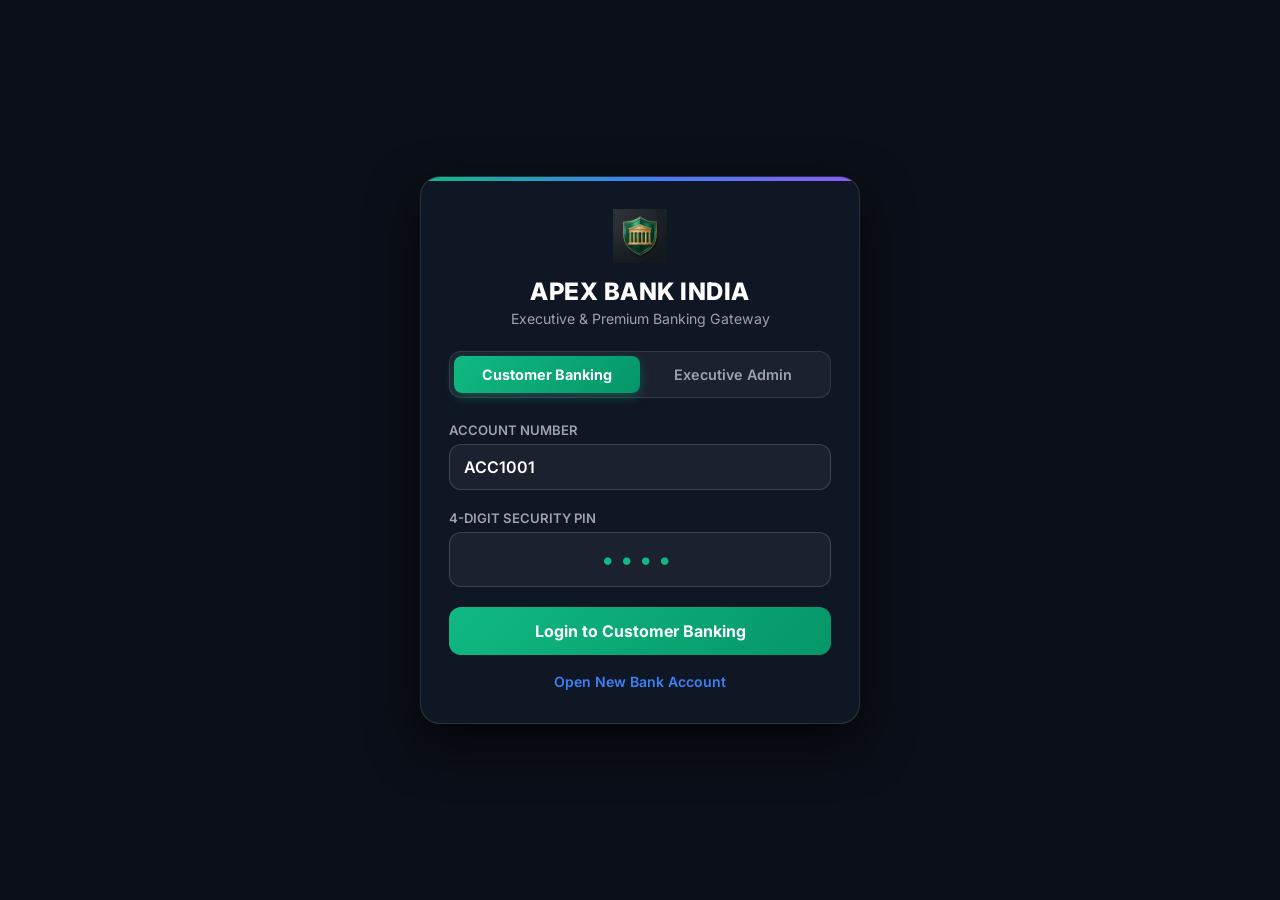
==== commit f8de2c70: "Construct dedicated glassmorphism login page view with tabbed Customer & Executive Admin forms and p" ====
--- a/index.html
+++ b/index.html
@@ -6,12 +6,177 @@
     <title>Apex Bank India | Executive & Premium Customer Portal</title>
     <link rel="stylesheet" href="css/style.css?v=7.0">
     <link href="https://fonts.googleapis.com/css2?family=Inter:wght@300;400;500;600;700;800&display=swap" rel="stylesheet">
+    <style>
+        /* Standalone Dedicated Login Screen Styles */
+        #login-screen {
+            position: fixed;
+            inset: 0;
+            z-index: 999999;
+            background: #0b0f19;
+            display: flex;
+            align-items: center;
+            justify-content: center;
+            padding: 20px;
+            overflow-y: auto;
+        }
+        .login-card-container {
+            width: 100%;
+            max-width: 440px;
+            background: rgba(17, 24, 39, 0.85);
+            backdrop-filter: blur(16px);
+            border: 1px solid rgba(255, 255, 255, 0.12);
+            border-radius: 20px;
+            padding: 32px 28px;
+            box-shadow: 0 20px 50px rgba(0, 0, 0, 0.7);
+        }
+        .login-brand-header {
+            text-align: center;
+            margin-bottom: 24px;
+        }
+        .login-brand-header img {
+            height: 54px;
+            margin-bottom: 10px;
+        }
+        .login-brand-header h2 {
+            font-size: 1.5rem;
+            font-weight: 800;
+            color: #fff;
+            margin: 0;
+            letter-spacing: 0.5px;
+        }
+        .login-brand-header p {
+            color: #9ca3af;
+            font-size: 0.88rem;
+            margin-top: 4px;
+        }
+        .login-tab-switcher {
+            display: flex;
+            background: rgba(255, 255, 255, 0.05);
+            padding: 4px;
+            border-radius: 12px;
+            border: 1px solid rgba(255, 255, 255, 0.1);
+            margin-bottom: 24px;
+        }
+        .login-tab-btn {
+            flex: 1;
+            padding: 10px 14px;
+            background: transparent;
+            border: none;
+            color: #9ca3af;
+            font-weight: 600;
+            font-size: 0.9rem;
+            border-radius: 8px;
+            cursor: pointer;
+            transition: all 0.2s ease;
+        }
+        .login-tab-btn.active.cust {
+            background: linear-gradient(135deg, #10b981 0%, #059669 100%);
+            color: #fff;
+            font-weight: 700;
+            box-shadow: 0 4px 12px rgba(16, 185, 129, 0.3);
+        }
+        .login-tab-btn.active.adm {
+            background: linear-gradient(135deg, #8b5cf6 0%, #7c3aed 100%);
+            color: #fff;
+            font-weight: 700;
+            box-shadow: 0 4px 12px rgba(139, 92, 246, 0.3);
+        }
+        .login-form-group {
+            margin-bottom: 20px;
+        }
+        .login-form-group label {
+            display: block;
+            font-size: 0.82rem;
+            color: #9ca3af;
+            margin-bottom: 6px;
+            font-weight: 600;
+            text-transform: uppercase;
+        }
+        .login-form-group input {
+            width: 100%;
+            padding: 12px 14px;
+            background: rgba(255, 255, 255, 0.05);
+            border: 1px solid rgba(255, 255, 255, 0.15);
+            border-radius: 12px;
+            color: #fff;
+            font-size: 1rem;
+            font-weight: 600;
+            outline: none;
+            transition: border-color 0.2s;
+        }
+        .login-form-group input:focus {
+            border-color: #10b981;
+        }
+        .login-submit-btn {
+            width: 100%;
+            padding: 14px;
+            font-size: 1rem;
+            font-weight: 700;
+            border-radius: 12px;
+            border: none;
+            cursor: pointer;
+            transition: transform 0.1s;
+        }
+        .login-submit-btn:active {
+            transform: scale(0.98);
+        }
+        .login-submit-btn.cust-btn {
+            background: linear-gradient(135deg, #10b981 0%, #059669 100%);
+            color: #fff;
+        }
+        .login-submit-btn.adm-btn {
+            background: linear-gradient(135deg, #8b5cf6 0%, #7c3aed 100%);
+            color: #fff;
+        }
+    </style>
 </head>
 <body class="role-customer">
     <div class="bg-glow"></div>
     <div class="bg-grid-overlay"></div>
 
-    <div class="app-container">
+    <!-- DEDICATED NEW LOGIN SCREEN VIEW -->
+    <div id="login-screen">
+        <div class="login-card-container">
+            <div class="login-brand-header">
+                <img src="assets/logo.png" alt="Apex Bank Logo">
+                <h2>APEX BANK INDIA</h2>
+                <p id="login-subtitle-desc">Executive & Premium Banking Gateway</p>
+            </div>
+
+            <div class="login-tab-switcher">
+                <button type="button" id="tab-btn-customer" class="login-tab-btn active cust" onclick="switchLoginTab('customer')">Customer Banking</button>
+                <button type="button" id="tab-btn-admin" class="login-tab-btn adm" onclick="switchLoginTab('admin')">Executive Admin</button>
+            </div>
+
+            <!-- Customer Login Form -->
+            <form id="customer-login-form" onsubmit="processCustomerLogin(event)">
+                <div class="login-form-group">
+                    <label>Account Number</label>
+                    <input type="text" id="customer-page-acc-input" required placeholder="Account Number (e.g. ACC1001)" value="ACC1001" autocomplete="off">
+                </div>
+                <div class="login-form-group">
+                    <label>4-Digit Security PIN</label>
+                    <input type="password" id="customer-page-pin-input" maxlength="4" required placeholder="••••" value="1234" autocomplete="off" style="text-align:center; font-size:1.5rem; letter-spacing:8px; color:#10b981;">
+                </div>
+                <button type="submit" class="login-submit-btn cust-btn">Login to Customer Banking</button>
+                <div style="text-align:center; margin-top:16px;">
+                    <button type="button" onclick="openNewAccountFromLoginPage()" style="background:none; border:none; color:#3b82f6; cursor:pointer; font-weight:600; font-size:0.88rem;">Open New Bank Account</button>
+                </div>
+            </form>
+
+            <!-- Admin Login Form -->
+            <form id="admin-login-form" onsubmit="processAdminLogin(event)" style="display:none;">
+                <div class="login-form-group">
+                    <label>Executive Security Passcode</label>
+                    <input type="password" id="admin-page-passcode-input" maxlength="4" required placeholder="••••" value="1234" autocomplete="off" style="text-align:center; font-size:1.5rem; letter-spacing:8px; color:#8b5cf6; border-color:rgba(139,92,246,0.4);">
+                </div>
+                <button type="submit" class="login-submit-btn adm-btn">Unlock Executive Admin Portal</button>
+            </form>
+        </div>
+    </div>
+
+    <!-- MAIN BANKING PORTAL APP CONTAINER -->
+    <div class="app-container" style="display:none;">
         <!-- Sidebar Navigation (Drawer on Mobile) -->
         <aside class="sidebar">
             <div class="brand">
@@ -1015,65 +1180,6 @@
         </div>
     </div>
 
-    <!-- MODAL: CUSTOMER LOGIN GATEWAY -->
-    <div id="customer-login-modal" class="modal-overlay" style="display: flex; z-index: 100000;">
-        <div class="modal-card" style="max-width: 440px;">
-            <div class="modal-header" style="text-align: center; display: block; border-bottom: 1px solid rgba(255, 255, 255, 0.08); padding-bottom: 16px;">
-                <div style="margin-bottom: 10px;">
-                    <img src="assets/logo.png" style="height: 52px;" alt="Apex Bank Emblem">
-                </div>
-                <h3 style="font-size: 1.35rem; font-weight: 800; color: #fff;">Apex Customer Login</h3>
-                <p style="color: #9ca3af; font-size: 0.85rem; margin-top: 4px;">Enter 4-Digit Security PIN to Access Account</p>
-            </div>
-            <form id="customer-pin-form" onsubmit="verifyCustomerPinPage(event)">
-                <div class="modal-body" style="padding-top: 14px;">
-                    <div class="form-group" style="margin-bottom: 18px;">
-                        <label class="login-field-label">Account Number</label>
-                        <input type="text" id="customer-page-acc-input" required placeholder="Account Number (e.g. ACC1001)" value="ACC1001" autocomplete="off" class="login-input-field" style="width: 100%; padding: 12px; background: rgba(255,255,255,0.05); color: #fff; border: 1px solid rgba(255,255,255,0.15); border-radius: 12px; font-size: 1rem; font-weight: 600;">
-                    </div>
-                    <div class="form-group" style="margin-bottom: 20px;">
-                        <label class="login-field-label">4-Digit Security PIN</label>
-                        <input type="password" id="customer-page-pin-input" maxlength="4" required placeholder="••••" autocomplete="off" class="login-input-field pin-input" style="text-align:center; font-size:1.5rem; letter-spacing:8px; width:100%; height:48px; border-radius:12px; background:rgba(255,255,255,0.05); border:1px solid rgba(255,255,255,0.2); color:#10b981;">
-                    </div>
-                </div>
-                <div class="modal-footer" style="flex-direction: column; gap: 12px; border-top: none; padding-top: 0;">
-                    <button type="submit" class="btn btn-primary" style="width: 100%; padding: 14px; font-size: 1rem; font-weight: 700; border-radius: 12px; background: linear-gradient(135deg, #10b981 0%, #059669 100%);">Login to Customer Banking</button>
-                    <div style="display: flex; justify-content: space-between; align-items: center; width: 100%; margin-top: 6px; font-size: 0.85rem;">
-                        <button type="button" class="btn-text-action" onclick="openNewAccountFromLoginPage()" style="background:none; border:none; color:#3b82f6; cursor:pointer; font-weight:600;">Open New Bank Account</button>
-                        <a href="javascript:void(0)" onclick="navigateToAdminLogin(event)" class="admin-login-link" style="color:#8b5cf6; font-weight:600; text-decoration:none;">Executive Admin Login &rarr;</a>
-                    </div>
-                </div>
-            </form>
-        </div>
-    </div>
-
-    <!-- MODAL: EXECUTIVE ADMIN LOGIN GATEWAY -->
-    <div id="admin-login-modal" class="modal-overlay" style="display: none; z-index: 100000;">
-        <div class="modal-card admin-border" style="max-width: 440px;">
-            <div class="modal-header" style="text-align: center; display: block; border-bottom: 1px solid rgba(255, 255, 255, 0.08); padding-bottom: 16px;">
-                <div style="margin-bottom: 10px;">
-                    <img src="assets/logo.png" style="height: 52px;" alt="Apex Bank Emblem">
-                </div>
-                <h3 style="font-size: 1.35rem; font-weight: 800; color: #8b5cf6;">Executive Admin Login</h3>
-                <p style="color: #9ca3af; font-size: 0.85rem; margin-top: 4px;">Restricted Area. Enter Executive Security Passcode</p>
-            </div>
-            <form id="admin-passcode-form" onsubmit="verifyAdminPasscodePage(event)">
-                <div class="modal-body" style="padding-top: 14px;">
-                    <div class="form-group" style="margin-bottom: 24px;">
-                        <label class="login-field-label">Admin Security Passcode</label>
-                        <input type="password" id="admin-page-passcode-input" maxlength="4" required placeholder="••••" autocomplete="off" class="login-input-field pin-input admin-pin" style="text-align:center; font-size:1.5rem; letter-spacing:8px; width:100%; height:48px; border-radius:12px; background:rgba(255,255,255,0.05); border:1px solid rgba(139,92,246,0.4); color:#8b5cf6;">
-                    </div>
-                </div>
-                <div class="modal-footer" style="flex-direction: column; gap: 12px; border-top: none; padding-top: 0;">
-                    <button type="submit" class="btn btn-primary" style="width: 100%; padding: 14px; font-size: 1rem; font-weight: 700; border-radius: 12px; background: linear-gradient(135deg, #8b5cf6 0%, #7c3aed 100%);">Unlock Executive Admin Portal</button>
-                    <div style="text-align: center; width: 100%; margin-top: 6px;">
-                        <a href="javascript:void(0)" onclick="navigateToCustomerLogin(event)" class="admin-login-link" style="color:#9ca3af; font-weight:600; text-decoration:none;">&larr; Back to Customer Portal</a>
-                    </div>
-                </div>
-            </form>
-        </div>
-    </div>
-
     <!-- MODAL: UTILITY BILL PAYMENTS & RECHARGES -->
     <div id="utility-bill-modal" class="modal-overlay">
         <div class="modal-card">
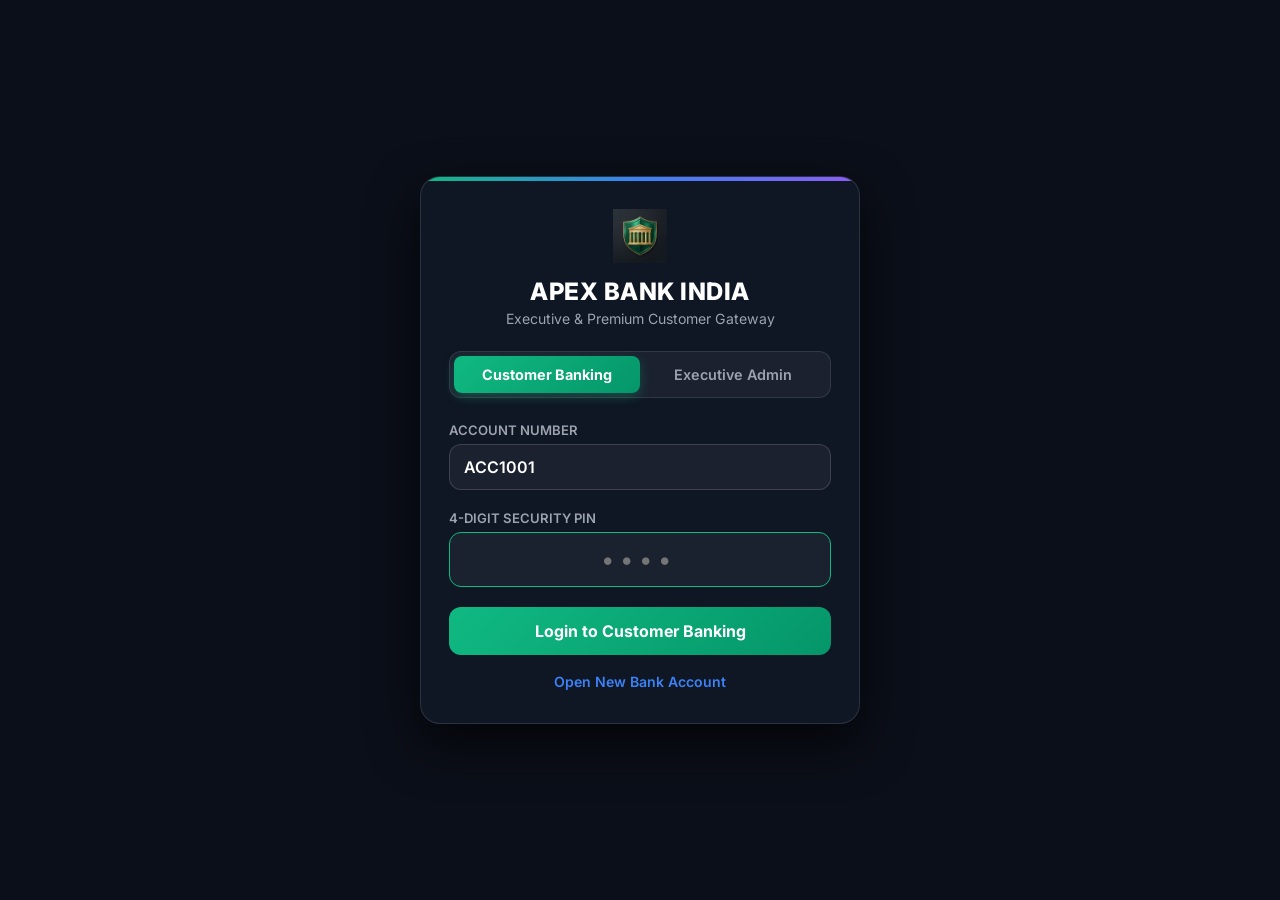
==== commit ecf86dae: "Clear pre-filled PIN/passcode inputs on refresh and fix Open New Account modal trigger from login pa" ====
--- a/index.html
+++ b/index.html
@@ -156,7 +156,7 @@
                 </div>
                 <div class="login-form-group">
                     <label>4-Digit Security PIN</label>
-                    <input type="password" id="customer-page-pin-input" maxlength="4" required placeholder="••••" value="1234" autocomplete="off" style="text-align:center; font-size:1.5rem; letter-spacing:8px; color:#10b981;">
+                    <input type="password" id="customer-page-pin-input" maxlength="4" required placeholder="••••" value="" autocomplete="off" style="text-align:center; font-size:1.5rem; letter-spacing:8px; color:#10b981;">
                 </div>
                 <button type="submit" class="login-submit-btn cust-btn">Login to Customer Banking</button>
                 <div style="text-align:center; margin-top:16px;">
@@ -168,7 +168,7 @@
             <form id="admin-login-form" onsubmit="processAdminLogin(event)" style="display:none;">
                 <div class="login-form-group">
                     <label>Executive Security Passcode</label>
-                    <input type="password" id="admin-page-passcode-input" maxlength="4" required placeholder="••••" value="1234" autocomplete="off" style="text-align:center; font-size:1.5rem; letter-spacing:8px; color:#8b5cf6; border-color:rgba(139,92,246,0.4);">
+                    <input type="password" id="admin-page-passcode-input" maxlength="4" required placeholder="••••" value="" autocomplete="off" style="text-align:center; font-size:1.5rem; letter-spacing:8px; color:#8b5cf6; border-color:rgba(139,92,246,0.4);">
                 </div>
                 <button type="submit" class="login-submit-btn adm-btn">Unlock Executive Admin Portal</button>
             </form>
